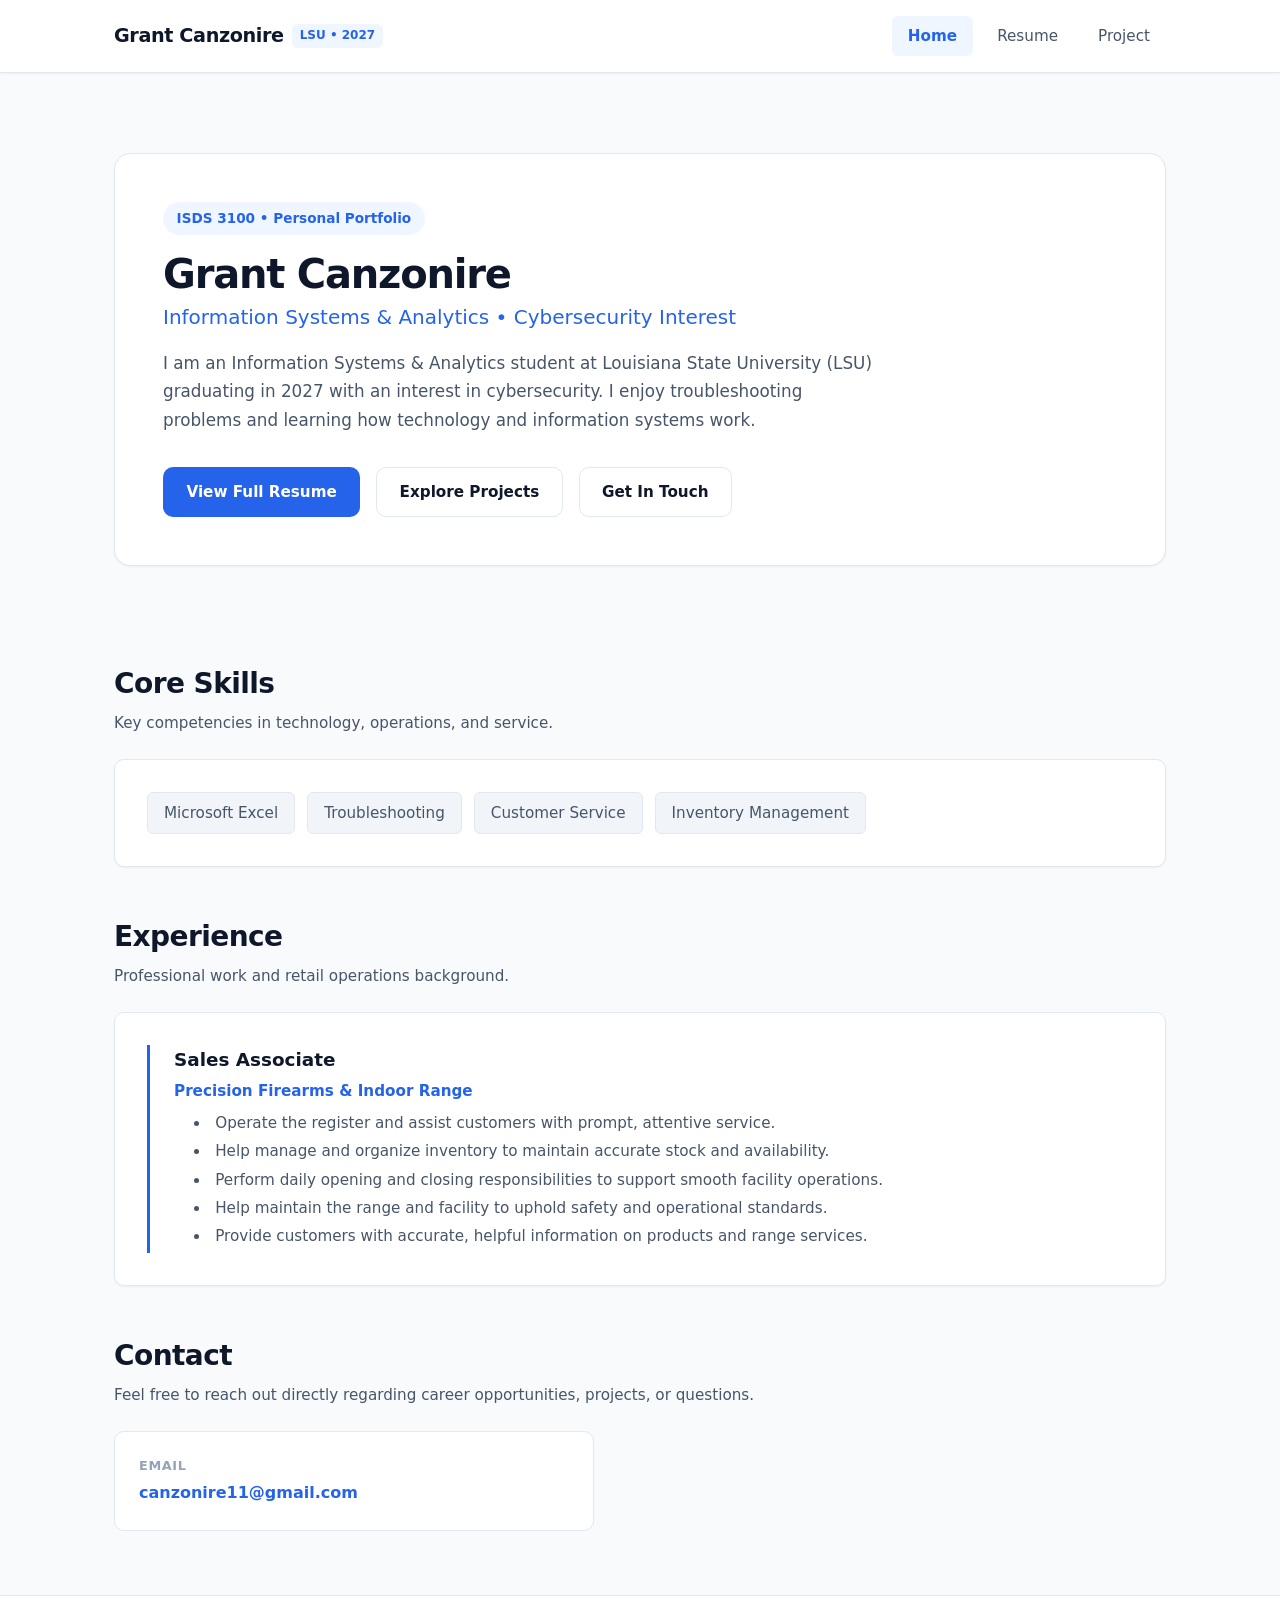
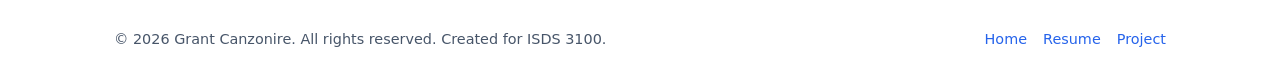
==== index.html @ b725eaf5 "Initial personal website" ====
<!DOCTYPE html>
<html lang="en">
<head>
  <meta charset="UTF-8">
  <meta name="viewport" content="width=device-width, initial-scale=1.0">
  <meta name="description" content="Personal portfolio website of Grant Canzonire, Information Systems & Analytics student at Louisiana State University (LSU).">
  <title>Grant Canzonire | Home</title>
  <link rel="stylesheet" href="styles.css">
</head>
<body>

  <!-- Site Navigation -->
  <header class="site-header">
    <div class="container header-inner">
      <a href="index.html" class="site-brand">
        <span>Grant Canzonire</span>
        <span class="brand-badge">LSU &bull; 2027</span>
      </a>
      <nav class="main-nav" aria-label="Main Navigation">
        <a href="index.html" class="nav-link active">Home</a>
        <a href="resume.html" class="nav-link">Resume</a>
        <a href="project.html" class="nav-link">Project</a>
      </nav>
    </div>
  </header>

  <!-- Main Content Area -->
  <main class="main-content container">

    <!-- Section: Profile / About Me -->
    <section id="about" class="hero-section" aria-labelledby="profile-heading">
      <div class="hero-card">
        <span class="hero-tag">ISDS 3100 &bull; Personal Portfolio</span>
        <h1 id="profile-heading" class="hero-title">Grant Canzonire</h1>
        <p class="hero-subtitle">Information Systems &amp; Analytics &bull; Cybersecurity Interest</p>
        <p class="hero-description">
          I am an Information Systems &amp; Analytics student at Louisiana State University (LSU) graduating in 2027 with an interest in cybersecurity. I enjoy troubleshooting problems and learning how technology and information systems work.
        </p>
        <div class="hero-actions">
          <a href="resume.html" class="btn btn-primary">View Full Resume</a>
          <a href="project.html" class="btn btn-secondary">Explore Projects</a>
          <a href="#contact" class="btn btn-secondary">Get In Touch</a>
        </div>
      </div>
    </section>

    <!-- Section: Skills -->
    <section id="skills" class="section" aria-labelledby="skills-heading">
      <div class="section-header">
        <h2 id="skills-heading" class="section-title">Core Skills</h2>
        <p class="section-subtitle">Key competencies in technology, operations, and service.</p>
      </div>

      <div class="card">
        <div class="skill-tags" style="gap: 0.75rem;">
          <span class="skill-tag" style="font-size: 0.95rem; padding: 0.5rem 1rem;">Microsoft Excel</span>
          <span class="skill-tag" style="font-size: 0.95rem; padding: 0.5rem 1rem;">Troubleshooting</span>
          <span class="skill-tag" style="font-size: 0.95rem; padding: 0.5rem 1rem;">Customer Service</span>
          <span class="skill-tag" style="font-size: 0.95rem; padding: 0.5rem 1rem;">Inventory Management</span>
        </div>
      </div>
    </section>

    <!-- Section: Experience -->
    <section id="experience" class="section" aria-labelledby="experience-heading">
      <div class="section-header">
        <h2 id="experience-heading" class="section-title">Experience</h2>
        <p class="section-subtitle">Professional work and retail operations background.</p>
      </div>

      <div class="card experience-list">
        <!-- Experience Item -->
        <article class="experience-item">
          <div class="experience-header">
            <h3 class="experience-role">Sales Associate</h3>
          </div>
          <p class="experience-org">Precision Firearms &amp; Indoor Range</p>
          <ul class="experience-bullets">
            <li>Operate the register and assist customers with prompt, attentive service.</li>
            <li>Help manage and organize inventory to maintain accurate stock and availability.</li>
            <li>Perform daily opening and closing responsibilities to support smooth facility operations.</li>
            <li>Help maintain the range and facility to uphold safety and operational standards.</li>
            <li>Provide customers with accurate, helpful information on products and range services.</li>
          </ul>
        </article>
      </div>
    </section>

    <!-- Section: Contact -->
    <section id="contact" class="section" aria-labelledby="contact-heading">
      <div class="section-header">
        <h2 id="contact-heading" class="section-title">Contact</h2>
        <p class="section-subtitle">Feel free to reach out directly regarding career opportunities, projects, or questions.</p>
      </div>

      <div class="contact-grid" style="max-width: 480px;">
        <!-- Contact Card: Email -->
        <a href="mailto:canzonire11@gmail.com" class="contact-card">
          <span class="contact-label">Email</span>
          <span class="contact-value">canzonire11@gmail.com</span>
        </a>
      </div>
    </section>

  </main>

  <!-- Site Footer -->
  <footer class="site-footer">
    <div class="container footer-inner">
      <p>&copy; 2026 Grant Canzonire. All rights reserved. Created for ISDS 3100.</p>
      <div class="footer-links">
        <a href="index.html">Home</a>
        <a href="resume.html">Resume</a>
        <a href="project.html">Project</a>
      </div>
    </div>
  </footer>

</body>
</html>
---- styles.css ----
/* ==========================================================================
   ISDS 3100 Vibe Coding Project - Shared Stylesheet
   Professional, recruiter-ready styling system with responsive layouts.
   ========================================================================== */

/* --------------------------------------------------------------------------
   1. Design System & CSS Variables
   -------------------------------------------------------------------------- */
:root {
  /* Color Palette - Refined Slate & Executive Blue */
  --primary: #2563eb;
  --primary-hover: #1d4ed8;
  --primary-light: #eff6ff;
  --primary-dark: #1e40af;
  
  --text-main: #0f172a;
  --text-muted: #475569;
  --text-light: #94a3b8;
  
  --bg-body: #f8fafc;
  --bg-surface: #ffffff;
  --bg-surface-alt: #f1f5f9;
  
  --border-color: #e2e8f0;
  --border-subtle: #edf2f7;
  
  --accent-badge: #e0e7ff;
  --accent-badge-text: #3730a3;
  
  /* Typography */
  --font-sans: 'Inter', system-ui, -apple-system, BlinkMacSystemFont, 'Segoe UI', Roboto, Oxygen, Ubuntu, Cantarell, sans-serif;
  --font-mono: ui-monospace, SFMono-Regular, Menlo, Monaco, Consolas, monospace;
  
  /* Spacing */
  --space-xs: 0.25rem;
  --space-sm: 0.5rem;
  --space-md: 1rem;
  --space-lg: 1.5rem;
  --space-xl: 2rem;
  --space-2xl: 3rem;
  --space-3xl: 4rem;
  
  /* Radii */
  --radius-sm: 6px;
  --radius-md: 10px;
  --radius-lg: 16px;
  --radius-full: 9999px;
  
  /* Elevation & Shadows */
  --shadow-sm: 0 1px 2px 0 rgba(15, 23, 42, 0.05);
  --shadow-md: 0 4px 6px -1px rgba(15, 23, 42, 0.08), 0 2px 4px -2px rgba(15, 23, 42, 0.05);
  --shadow-lg: 0 10px 15px -3px rgba(15, 23, 42, 0.08), 0 4px 6px -4px rgba(15, 23, 42, 0.03);
  
  /* Transitions */
  --transition-fast: 150ms ease;
  --transition-normal: 250ms ease;
}

/* --------------------------------------------------------------------------
   2. Reset & Global Styles
   -------------------------------------------------------------------------- */
*, *::before, *::after {
  box-sizing: border-box;
  margin: 0;
  padding: 0;
}

html {
  font-size: 16px;
  scroll-behavior: smooth;
}

body {
  font-family: var(--font-sans);
  background-color: var(--bg-body);
  color: var(--text-main);
  line-height: 1.6;
  min-height: 100vh;
  display: flex;
  flex-direction: column;
  -webkit-font-smoothing: antialiased;
}

a {
  color: var(--primary);
  text-decoration: none;
  transition: color var(--transition-fast);
}

a:hover {
  color: var(--primary-hover);
}

img {
  max-width: 100%;
  display: block;
}

ul {
  list-style-position: inside;
}

/* --------------------------------------------------------------------------
   3. Layout & Containers
   -------------------------------------------------------------------------- */
.container {
  width: 100%;
  max-width: 1100px;
  margin-left: auto;
  margin-right: auto;
  padding-left: var(--space-lg);
  padding-right: var(--space-lg);
}

.main-content {
  flex: 1;
  padding-top: var(--space-2xl);
  padding-bottom: var(--space-3xl);
}

/* --------------------------------------------------------------------------
   4. Header & Navigation
   -------------------------------------------------------------------------- */
.site-header {
  background-color: var(--bg-surface);
  border-bottom: 1px solid var(--border-color);
  position: sticky;
  top: 0;
  z-index: 100;
  box-shadow: var(--shadow-sm);
}

.header-inner {
  display: flex;
  align-items: center;
  justify-content: space-between;
  height: 72px;
}

.site-brand {
  display: flex;
  align-items: center;
  gap: var(--space-sm);
  font-size: 1.2rem;
  font-weight: 700;
  color: var(--text-main);
  letter-spacing: -0.02em;
}

.brand-badge {
  display: inline-block;
  padding: 0.15rem 0.5rem;
  background-color: var(--primary-light);
  color: var(--primary);
  border-radius: var(--radius-sm);
  font-size: 0.75rem;
  font-weight: 600;
  letter-spacing: normal;
}

.main-nav {
  display: flex;
  align-items: center;
  gap: var(--space-sm);
}

.nav-link {
  display: inline-block;
  padding: 0.5rem 1rem;
  font-weight: 500;
  font-size: 0.95rem;
  color: var(--text-muted);
  border-radius: var(--radius-sm);
  transition: all var(--transition-fast);
}

.nav-link:hover {
  color: var(--primary);
  background-color: var(--bg-surface-alt);
}

.nav-link.active {
  color: var(--primary);
  background-color: var(--primary-light);
  font-weight: 600;
}

/* --------------------------------------------------------------------------
   5. Hero / Profile Banner
   -------------------------------------------------------------------------- */
.hero-section {
  padding-top: var(--space-xl);
  padding-bottom: var(--space-2xl);
}

.hero-card {
  background-color: var(--bg-surface);
  border: 1px solid var(--border-color);
  border-radius: var(--radius-lg);
  padding: var(--space-2xl);
  box-shadow: var(--shadow-sm);
}

.hero-tag {
  display: inline-flex;
  align-items: center;
  gap: var(--space-xs);
  background-color: var(--primary-light);
  color: var(--primary);
  padding: 0.35rem 0.85rem;
  border-radius: var(--radius-full);
  font-size: 0.85rem;
  font-weight: 600;
  margin-bottom: var(--space-md);
}

.hero-title {
  font-size: 2.5rem;
  font-weight: 800;
  letter-spacing: -0.03em;
  line-height: 1.15;
  color: var(--text-main);
  margin-bottom: var(--space-xs);
}

.hero-subtitle {
  font-size: 1.25rem;
  font-weight: 500;
  color: var(--primary);
  margin-bottom: var(--space-md);
}

.hero-description {
  font-size: 1.05rem;
  color: var(--text-muted);
  max-width: 720px;
  line-height: 1.7;
  margin-bottom: var(--space-xl);
}

.hero-actions {
  display: flex;
  flex-wrap: wrap;
  gap: var(--space-md);
}

/* --------------------------------------------------------------------------
   6. Buttons
   -------------------------------------------------------------------------- */
.btn {
  display: inline-flex;
  align-items: center;
  justify-content: center;
  gap: var(--space-sm);
  padding: 0.75rem 1.4rem;
  font-size: 0.95rem;
  font-weight: 600;
  border-radius: var(--radius-md);
  border: 1px solid transparent;
  cursor: pointer;
  transition: all var(--transition-fast);
  text-decoration: none;
}

.btn-primary {
  background-color: var(--primary);
  color: #ffffff;
}

.btn-primary:hover {
  background-color: var(--primary-hover);
  color: #ffffff;
}

.btn-secondary {
  background-color: var(--bg-surface);
  color: var(--text-main);
  border-color: var(--border-color);
}

.btn-secondary:hover {
  background-color: var(--bg-surface-alt);
  border-color: var(--text-light);
  color: var(--text-main);
}

.btn-sm {
  padding: 0.45rem 0.9rem;
  font-size: 0.85rem;
}

/* --------------------------------------------------------------------------
   7. Section Headers & Cards
   -------------------------------------------------------------------------- */
.section {
  margin-top: var(--space-2xl);
}

.section-header {
  margin-bottom: var(--space-lg);
}

.section-title {
  font-size: 1.75rem;
  font-weight: 700;
  letter-spacing: -0.02em;
  color: var(--text-main);
}

.section-subtitle {
  font-size: 0.95rem;
  color: var(--text-muted);
  margin-top: var(--space-xs);
}

.card {
  background-color: var(--bg-surface);
  border: 1px solid var(--border-color);
  border-radius: var(--radius-md);
  padding: var(--space-xl);
  box-shadow: var(--shadow-sm);
  transition: transform var(--transition-fast), box-shadow var(--transition-fast);
}

.card:hover {
  box-shadow: var(--shadow-md);
}

/* --------------------------------------------------------------------------
   8. Skills Grid & Tags
   -------------------------------------------------------------------------- */
.skills-grid {
  display: grid;
  grid-template-columns: repeat(auto-fit, minmax(300px, 1fr));
  gap: var(--space-lg);
}

.skill-category-title {
  font-size: 1.1rem;
  font-weight: 600;
  color: var(--text-main);
  margin-bottom: var(--space-md);
  display: flex;
  align-items: center;
  gap: var(--space-sm);
}

.skill-tags {
  display: flex;
  flex-wrap: wrap;
  gap: var(--space-sm);
}

.skill-tag {
  display: inline-block;
  background-color: var(--bg-surface-alt);
  color: var(--text-muted);
  border: 1px solid var(--border-color);
  padding: 0.35rem 0.75rem;
  border-radius: var(--radius-sm);
  font-size: 0.85rem;
  font-weight: 500;
}

/* --------------------------------------------------------------------------
   9. Experience List
   -------------------------------------------------------------------------- */
.experience-list {
  display: flex;
  flex-direction: column;
  gap: var(--space-lg);
}

.experience-item {
  border-left: 3px solid var(--primary);
  padding-left: var(--space-lg);
  position: relative;
}

.experience-header {
  display: flex;
  flex-wrap: wrap;
  align-items: baseline;
  justify-content: space-between;
  gap: var(--space-xs);
  margin-bottom: var(--space-xs);
}

.experience-role {
  font-size: 1.15rem;
  font-weight: 700;
  color: var(--text-main);
}

.experience-date {
  font-size: 0.85rem;
  font-weight: 500;
  color: var(--text-light);
}

.experience-org {
  font-size: 0.95rem;
  font-weight: 600;
  color: var(--primary);
  margin-bottom: var(--space-sm);
}

.experience-bullets {
  color: var(--text-muted);
  font-size: 0.95rem;
  padding-left: 1.25rem;
  list-style-type: disc;
}

.experience-bullets li {
  margin-bottom: var(--space-xs);
}

/* --------------------------------------------------------------------------
   10. Contact Section
   -------------------------------------------------------------------------- */
.contact-grid {
  display: grid;
  grid-template-columns: repeat(auto-fit, minmax(240px, 1fr));
  gap: var(--space-md);
  margin-top: var(--space-md);
}

.contact-card {
  display: flex;
  flex-direction: column;
  background-color: var(--bg-surface);
  border: 1px solid var(--border-color);
  border-radius: var(--radius-md);
  padding: var(--space-lg);
  text-decoration: none;
  color: inherit;
  transition: all var(--transition-fast);
}

.contact-card:hover {
  border-color: var(--primary);
  transform: translateY(-2px);
  box-shadow: var(--shadow-md);
}

.contact-label {
  font-size: 0.8rem;
  font-weight: 600;
  text-transform: uppercase;
  letter-spacing: 0.05em;
  color: var(--text-light);
  margin-bottom: var(--space-xs);
}

.contact-value {
  font-size: 1rem;
  font-weight: 600;
  color: var(--primary);
  word-break: break-word;
}

/* --------------------------------------------------------------------------
   11. Project Cards
   -------------------------------------------------------------------------- */
.projects-grid {
  display: grid;
  grid-template-columns: repeat(auto-fit, minmax(320px, 1fr));
  gap: var(--space-lg);
}

.project-card {
  display: flex;
  flex-direction: column;
  justify-content: space-between;
  height: 100%;
}

.project-badge {
  display: inline-block;
  background-color: var(--accent-badge);
  color: var(--accent-badge-text);
  font-size: 0.75rem;
  font-weight: 700;
  padding: 0.2rem 0.6rem;
  border-radius: var(--radius-sm);
  margin-bottom: var(--space-sm);
  align-self: flex-start;
}

.project-title {
  font-size: 1.25rem;
  font-weight: 700;
  color: var(--text-main);
  margin-bottom: var(--space-xs);
}

.project-description {
  font-size: 0.95rem;
  color: var(--text-muted);
  line-height: 1.6;
  margin-bottom: var(--space-md);
  flex-grow: 1;
}

.project-highlights {
  margin-bottom: var(--space-md);
  padding-left: 1.25rem;
  font-size: 0.9rem;
  color: var(--text-muted);
}

.project-tags {
  display: flex;
  flex-wrap: wrap;
  gap: var(--space-xs);
  margin-bottom: var(--space-lg);
}

.project-actions {
  display: flex;
  gap: var(--space-sm);
  margin-top: auto;
}

/* --------------------------------------------------------------------------
   12. Resume Page Specific Styles
   -------------------------------------------------------------------------- */
.resume-paper {
  background-color: var(--bg-surface);
  border: 1px solid var(--border-color);
  border-radius: var(--radius-lg);
  padding: var(--space-2xl);
  box-shadow: var(--shadow-sm);
}

.resume-header {
  border-bottom: 2px solid var(--border-color);
  padding-bottom: var(--space-xl);
  margin-bottom: var(--space-xl);
  display: flex;
  flex-wrap: wrap;
  justify-content: space-between;
  align-items: flex-start;
  gap: var(--space-md);
}

.resume-name {
  font-size: 2.25rem;
  font-weight: 800;
  letter-spacing: -0.02em;
  color: var(--text-main);
}

.resume-headline {
  font-size: 1.1rem;
  font-weight: 500;
  color: var(--primary);
  margin-top: var(--space-xs);
}

.resume-meta {
  display: flex;
  flex-wrap: wrap;
  gap: var(--space-md);
  color: var(--text-muted);
  font-size: 0.9rem;
  margin-top: var(--space-sm);
}

.resume-meta-item {
  display: flex;
  align-items: center;
  gap: var(--space-xs);
}

.resume-section {
  margin-bottom: var(--space-2xl);
}

.resume-section:last-child {
  margin-bottom: 0;
}

.resume-section-title {
  font-size: 1.2rem;
  font-weight: 700;
  text-transform: uppercase;
  letter-spacing: 0.05em;
  color: var(--text-main);
  border-bottom: 1px solid var(--border-color);
  padding-bottom: var(--space-xs);
  margin-bottom: var(--space-md);
}

.resume-entry {
  margin-bottom: var(--space-lg);
}

.resume-entry:last-child {
  margin-bottom: 0;
}

.resume-entry-header {
  display: flex;
  justify-content: space-between;
  align-items: baseline;
  flex-wrap: wrap;
  margin-bottom: 0.15rem;
}

.resume-entry-title {
  font-size: 1.05rem;
  font-weight: 700;
  color: var(--text-main);
}

.resume-entry-date {
  font-size: 0.85rem;
  color: var(--text-light);
  font-weight: 500;
}

.resume-entry-subtitle {
  font-size: 0.95rem;
  font-weight: 600;
  color: var(--primary);
  margin-bottom: var(--space-xs);
}

.resume-entry-desc {
  font-size: 0.92rem;
  color: var(--text-muted);
  line-height: 1.6;
}

/* --------------------------------------------------------------------------
   13. Footer
   -------------------------------------------------------------------------- */
.site-footer {
  background-color: var(--bg-surface);
  border-top: 1px solid var(--border-color);
  padding-top: var(--space-xl);
  padding-bottom: var(--space-xl);
  margin-top: auto;
  font-size: 0.9rem;
  color: var(--text-muted);
}

.footer-inner {
  display: flex;
  flex-wrap: wrap;
  align-items: center;
  justify-content: space-between;
  gap: var(--space-md);
}

.footer-links {
  display: flex;
  gap: var(--space-md);
}

/* --------------------------------------------------------------------------
   14. Responsive Queries
   -------------------------------------------------------------------------- */
@media (max-width: 768px) {
  .header-inner {
    height: auto;
    padding-top: var(--space-md);
    padding-bottom: var(--space-md);
    flex-direction: column;
    gap: var(--space-sm);
  }

  .main-nav {
    width: 100%;
    justify-content: center;
  }

  .hero-title {
    font-size: 2rem;
  }

  .hero-card, .card, .resume-paper {
    padding: var(--space-lg);
  }

  .footer-inner {
    flex-direction: column;
    text-align: center;
  }
}
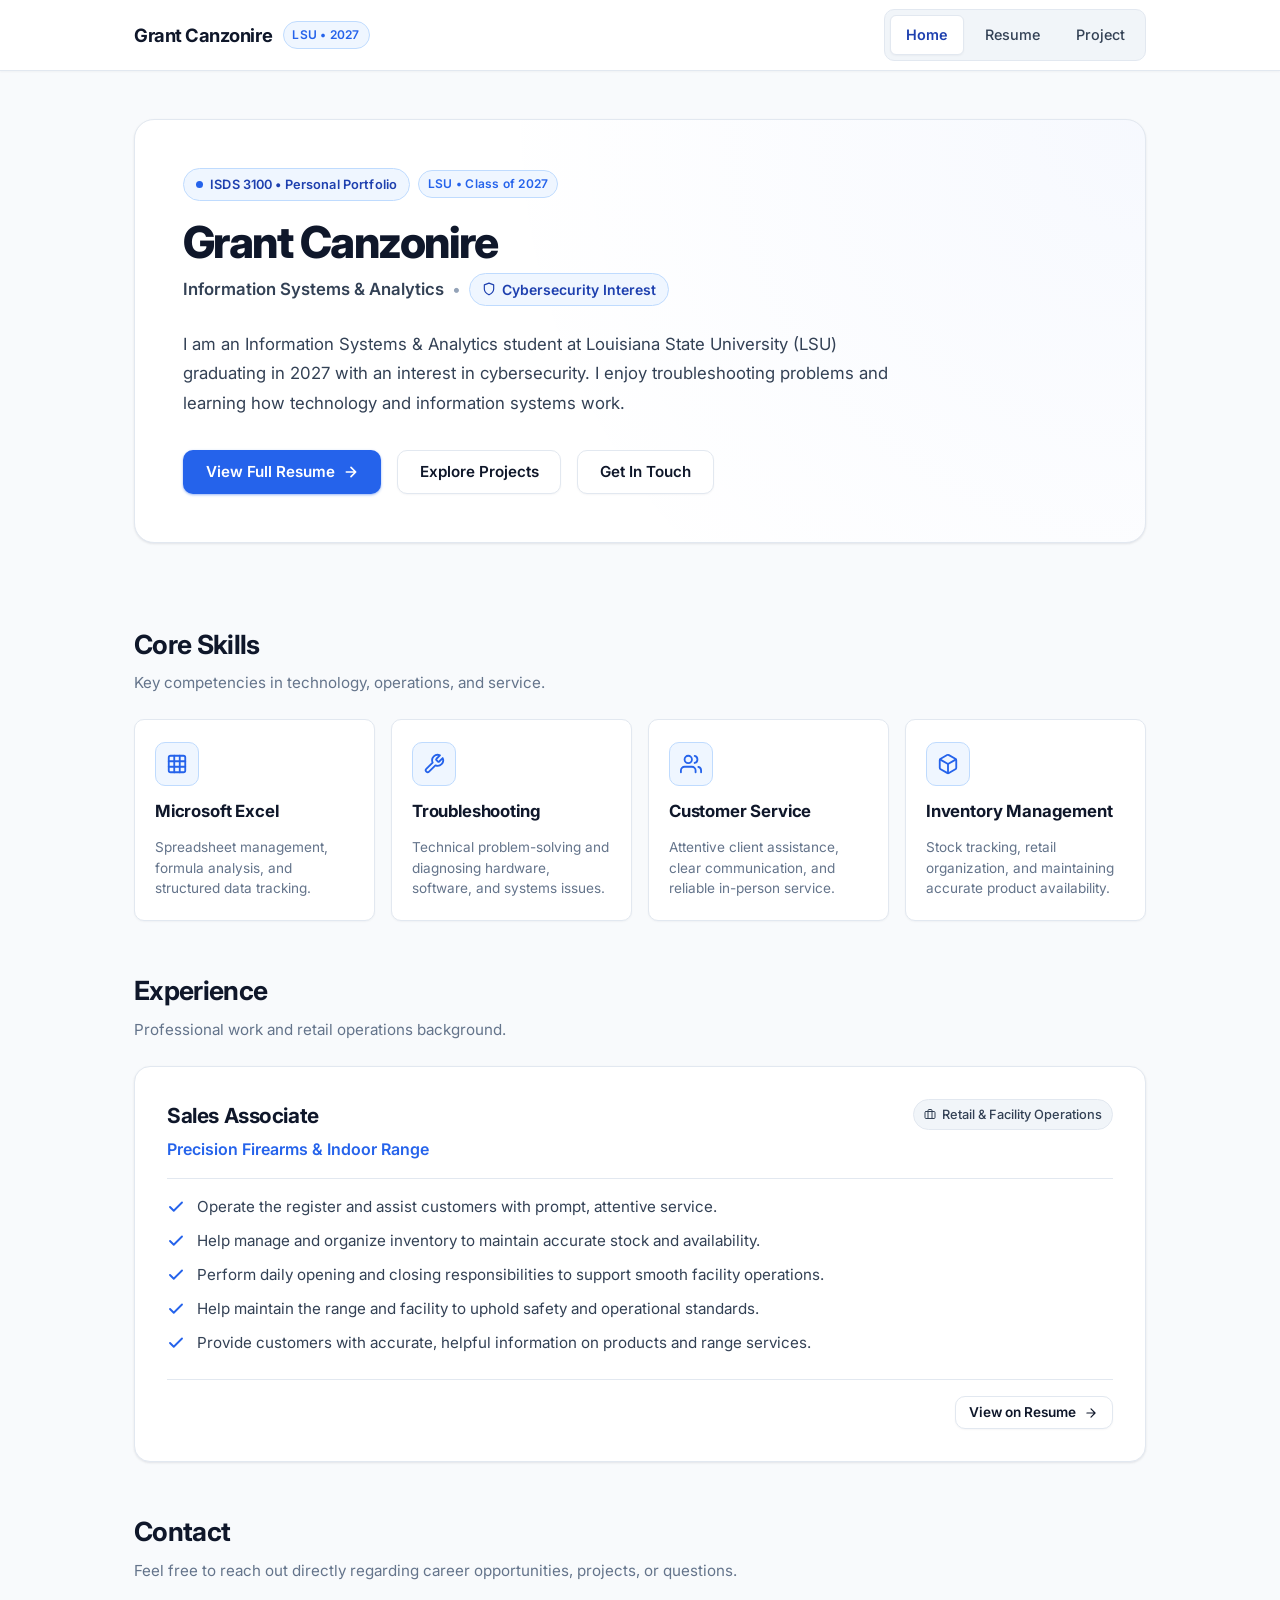
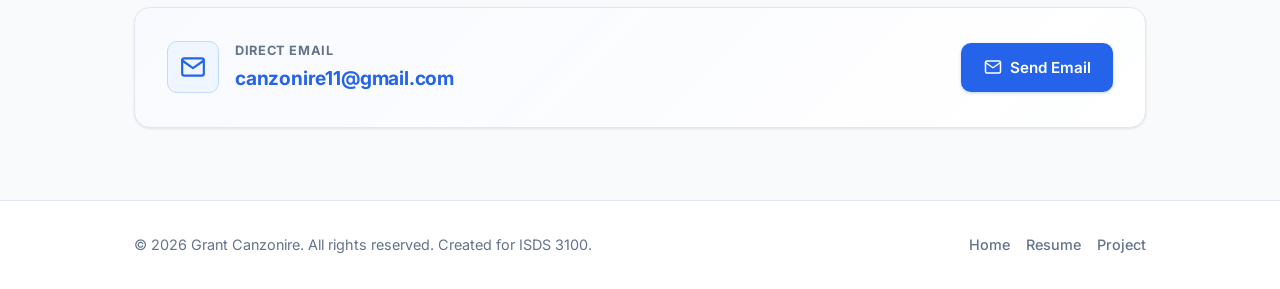
==== commit c79f0e5b: "Improve homepage design and responsiveness" ====
--- a/index.html
+++ b/index.html
@@ -5,6 +5,9 @@
   <meta name="viewport" content="width=device-width, initial-scale=1.0">
   <meta name="description" content="Personal portfolio website of Grant Canzonire, Information Systems & Analytics student at Louisiana State University (LSU).">
   <title>Grant Canzonire | Home</title>
+  <link rel="preconnect" href="https://fonts.googleapis.com">
+  <link rel="preconnect" href="https://fonts.gstatic.com" crossorigin>
+  <link href="https://fonts.googleapis.com/css2?family=Inter:wght@400;500;600;700;800&display=swap" rel="stylesheet">
   <link rel="stylesheet" href="styles.css">
 </head>
 <body>
@@ -30,14 +33,38 @@
     <!-- Section: Profile / About Me -->
     <section id="about" class="hero-section" aria-labelledby="profile-heading">
       <div class="hero-card">
-        <span class="hero-tag">ISDS 3100 &bull; Personal Portfolio</span>
+        <div class="hero-top-row">
+          <span class="hero-tag">
+            <span class="hero-tag-dot"></span>
+            ISDS 3100 &bull; Personal Portfolio
+          </span>
+          <span class="brand-badge">LSU &bull; Class of 2027</span>
+        </div>
+
         <h1 id="profile-heading" class="hero-title">Grant Canzonire</h1>
-        <p class="hero-subtitle">Information Systems &amp; Analytics &bull; Cybersecurity Interest</p>
+
+        <div class="hero-pills">
+          <span class="hero-pill-major">Information Systems &amp; Analytics</span>
+          <span style="color: var(--text-light);">&bull;</span>
+          <span class="hero-pill-focus">
+            <svg width="14" height="14" viewBox="0 0 24 24" fill="none" stroke="currentColor" stroke-width="2" stroke-linecap="round" stroke-linejoin="round">
+              <path d="M12 22s8-4 8-10V5l-8-3-8 3v7c0 6 8 10 8 10z"/>
+            </svg>
+            Cybersecurity Interest
+          </span>
+        </div>
+
         <p class="hero-description">
           I am an Information Systems &amp; Analytics student at Louisiana State University (LSU) graduating in 2027 with an interest in cybersecurity. I enjoy troubleshooting problems and learning how technology and information systems work.
         </p>
+
         <div class="hero-actions">
-          <a href="resume.html" class="btn btn-primary">View Full Resume</a>
+          <a href="resume.html" class="btn btn-primary">
+            View Full Resume
+            <svg width="16" height="16" viewBox="0 0 24 24" fill="none" stroke="currentColor" stroke-width="2.5" stroke-linecap="round" stroke-linejoin="round">
+              <path d="M5 12h14M12 5l7 7-7 7"/>
+            </svg>
+          </a>
           <a href="project.html" class="btn btn-secondary">Explore Projects</a>
           <a href="#contact" class="btn btn-secondary">Get In Touch</a>
         </div>
@@ -51,12 +78,58 @@
         <p class="section-subtitle">Key competencies in technology, operations, and service.</p>
       </div>
 
-      <div class="card">
-        <div class="skill-tags" style="gap: 0.75rem;">
-          <span class="skill-tag" style="font-size: 0.95rem; padding: 0.5rem 1rem;">Microsoft Excel</span>
-          <span class="skill-tag" style="font-size: 0.95rem; padding: 0.5rem 1rem;">Troubleshooting</span>
-          <span class="skill-tag" style="font-size: 0.95rem; padding: 0.5rem 1rem;">Customer Service</span>
-          <span class="skill-tag" style="font-size: 0.95rem; padding: 0.5rem 1rem;">Inventory Management</span>
+      <div class="skills-grid">
+        <!-- Skill 1: Microsoft Excel -->
+        <div class="skill-card">
+          <div class="skill-icon-wrapper">
+            <svg width="22" height="22" viewBox="0 0 24 24" fill="none" stroke="currentColor" stroke-width="2" stroke-linecap="round" stroke-linejoin="round">
+              <rect x="3" y="3" width="18" height="18" rx="2" ry="2"/>
+              <line x1="3" y1="9" x2="21" y2="9"/>
+              <line x1="3" y1="15" x2="21" y2="15"/>
+              <line x1="9" y1="3" x2="9" y2="21"/>
+              <line x1="15" y1="3" x2="15" y2="21"/>
+            </svg>
+          </div>
+          <h3 class="skill-title">Microsoft Excel</h3>
+          <p class="skill-description">Spreadsheet management, formula analysis, and structured data tracking.</p>
+        </div>
+
+        <!-- Skill 2: Troubleshooting -->
+        <div class="skill-card">
+          <div class="skill-icon-wrapper">
+            <svg width="22" height="22" viewBox="0 0 24 24" fill="none" stroke="currentColor" stroke-width="2" stroke-linecap="round" stroke-linejoin="round">
+              <path d="M14.7 6.3a1 1 0 0 0 0 1.4l1.6 1.6a1 1 0 0 0 1.4 0l3.77-3.77a6 6 0 0 1-7.94 7.94l-6.91 6.91a2.12 2.12 0 0 1-3-3l6.91-6.91a6 6 0 0 1 7.94-7.94l-3.76 3.76z"/>
+            </svg>
+          </div>
+          <h3 class="skill-title">Troubleshooting</h3>
+          <p class="skill-description">Technical problem-solving and diagnosing hardware, software, and systems issues.</p>
+        </div>
+
+        <!-- Skill 3: Customer Service -->
+        <div class="skill-card">
+          <div class="skill-icon-wrapper">
+            <svg width="22" height="22" viewBox="0 0 24 24" fill="none" stroke="currentColor" stroke-width="2" stroke-linecap="round" stroke-linejoin="round">
+              <path d="M17 21v-2a4 4 0 0 0-4-4H5a4 4 0 0 0-4 4v2"/>
+              <circle cx="9" cy="7" r="4"/>
+              <path d="M23 21v-2a4 4 0 0 0-3-3.87"/>
+              <path d="M16 3.13a4 4 0 0 1 0 7.75"/>
+            </svg>
+          </div>
+          <h3 class="skill-title">Customer Service</h3>
+          <p class="skill-description">Attentive client assistance, clear communication, and reliable in-person service.</p>
+        </div>
+
+        <!-- Skill 4: Inventory Management -->
+        <div class="skill-card">
+          <div class="skill-icon-wrapper">
+            <svg width="22" height="22" viewBox="0 0 24 24" fill="none" stroke="currentColor" stroke-width="2" stroke-linecap="round" stroke-linejoin="round">
+              <path d="M21 16V8a2 2 0 0 0-1-1.73l-7-4a2 2 0 0 0-2 0l-7 4A2 2 0 0 0 3 8v8a2 2 0 0 0 1 1.73l7 4a2 2 0 0 0 2 0l7-4A2 2 0 0 0 21 16z"/>
+              <polyline points="3.27 6.96 12 12.01 20.73 6.96"/>
+              <line x1="12" y1="22.08" x2="12" y2="12"/>
+            </svg>
+          </div>
+          <h3 class="skill-title">Inventory Management</h3>
+          <p class="skill-description">Stock tracking, retail organization, and maintaining accurate product availability.</p>
         </div>
       </div>
     </section>
@@ -68,20 +141,63 @@
         <p class="section-subtitle">Professional work and retail operations background.</p>
       </div>
 
-      <div class="card experience-list">
-        <!-- Experience Item -->
+      <div class="experience-card">
         <article class="experience-item">
-          <div class="experience-header">
-            <h3 class="experience-role">Sales Associate</h3>
-          </div>
-          <p class="experience-org">Precision Firearms &amp; Indoor Range</p>
+          <div class="experience-header-block">
+            <div class="experience-role-group">
+              <h3 class="experience-role">Sales Associate</h3>
+              <p class="experience-org">Precision Firearms &amp; Indoor Range</p>
+            </div>
+            <span class="experience-status-badge">
+              <svg width="12" height="12" viewBox="0 0 24 24" fill="none" stroke="currentColor" stroke-width="2" stroke-linecap="round" stroke-linejoin="round">
+                <rect x="2" y="7" width="20" height="14" rx="2" ry="2"/>
+                <path d="M16 21V5a2 2 0 0 0-2-2h-4a2 2 0 0 0-2 2v16"/>
+              </svg>
+              Retail &amp; Facility Operations
+            </span>
+          </div>
+
           <ul class="experience-bullets">
-            <li>Operate the register and assist customers with prompt, attentive service.</li>
-            <li>Help manage and organize inventory to maintain accurate stock and availability.</li>
-            <li>Perform daily opening and closing responsibilities to support smooth facility operations.</li>
-            <li>Help maintain the range and facility to uphold safety and operational standards.</li>
-            <li>Provide customers with accurate, helpful information on products and range services.</li>
+            <li class="experience-bullet-item">
+              <svg class="bullet-icon" viewBox="0 0 24 24" fill="none" stroke="currentColor" stroke-width="2.5" stroke-linecap="round" stroke-linejoin="round">
+                <polyline points="20 6 9 17 4 12"/>
+              </svg>
+              <span>Operate the register and assist customers with prompt, attentive service.</span>
+            </li>
+            <li class="experience-bullet-item">
+              <svg class="bullet-icon" viewBox="0 0 24 24" fill="none" stroke="currentColor" stroke-width="2.5" stroke-linecap="round" stroke-linejoin="round">
+                <polyline points="20 6 9 17 4 12"/>
+              </svg>
+              <span>Help manage and organize inventory to maintain accurate stock and availability.</span>
+            </li>
+            <li class="experience-bullet-item">
+              <svg class="bullet-icon" viewBox="0 0 24 24" fill="none" stroke="currentColor" stroke-width="2.5" stroke-linecap="round" stroke-linejoin="round">
+                <polyline points="20 6 9 17 4 12"/>
+              </svg>
+              <span>Perform daily opening and closing responsibilities to support smooth facility operations.</span>
+            </li>
+            <li class="experience-bullet-item">
+              <svg class="bullet-icon" viewBox="0 0 24 24" fill="none" stroke="currentColor" stroke-width="2.5" stroke-linecap="round" stroke-linejoin="round">
+                <polyline points="20 6 9 17 4 12"/>
+              </svg>
+              <span>Help maintain the range and facility to uphold safety and operational standards.</span>
+            </li>
+            <li class="experience-bullet-item">
+              <svg class="bullet-icon" viewBox="0 0 24 24" fill="none" stroke="currentColor" stroke-width="2.5" stroke-linecap="round" stroke-linejoin="round">
+                <polyline points="20 6 9 17 4 12"/>
+              </svg>
+              <span>Provide customers with accurate, helpful information on products and range services.</span>
+            </li>
           </ul>
+
+          <div class="experience-card-footer">
+            <a href="resume.html" class="btn btn-secondary btn-sm">
+              View on Resume
+              <svg width="14" height="14" viewBox="0 0 24 24" fill="none" stroke="currentColor" stroke-width="2" stroke-linecap="round" stroke-linejoin="round">
+                <path d="M5 12h14M12 5l7 7-7 7"/>
+              </svg>
+            </a>
+          </div>
         </article>
       </div>
     </section>
@@ -93,11 +209,26 @@
         <p class="section-subtitle">Feel free to reach out directly regarding career opportunities, projects, or questions.</p>
       </div>
 
-      <div class="contact-grid" style="max-width: 480px;">
-        <!-- Contact Card: Email -->
-        <a href="mailto:canzonire11@gmail.com" class="contact-card">
-          <span class="contact-label">Email</span>
-          <span class="contact-value">canzonire11@gmail.com</span>
+      <div class="contact-featured-card">
+        <div class="contact-info-block">
+          <div class="contact-icon-large">
+            <svg width="26" height="26" viewBox="0 0 24 24" fill="none" stroke="currentColor" stroke-width="2" stroke-linecap="round" stroke-linejoin="round">
+              <path d="M4 4h16c1.1 0 2 .9 2 2v12c0 1.1-.9 2-2 2H4c-1.1 0-2-.9-2-2V6c0-1.1.9-2 2-2z"/>
+              <polyline points="22,6 12,13 2,6"/>
+            </svg>
+          </div>
+          <div class="contact-text-group">
+            <span class="contact-label">Direct Email</span>
+            <a href="mailto:canzonire11@gmail.com" class="contact-email-link">canzonire11@gmail.com</a>
+          </div>
+        </div>
+
+        <a href="mailto:canzonire11@gmail.com" class="contact-cta-btn">
+          <svg width="18" height="18" viewBox="0 0 24 24" fill="none" stroke="currentColor" stroke-width="2" stroke-linecap="round" stroke-linejoin="round">
+            <path d="M4 4h16c1.1 0 2 .9 2 2v12c0 1.1-.9 2-2 2H4c-1.1 0-2-.9-2-2V6c0-1.1.9-2 2-2z"/>
+            <polyline points="22,6 12,13 2,6"/>
+          </svg>
+          Send Email
         </a>
       </div>
     </section>
--- a/styles.css
+++ b/styles.css
@@ -1,59 +1,69 @@
 /* ==========================================================================
-   ISDS 3100 Vibe Coding Project - Shared Stylesheet
-   Professional, recruiter-ready styling system with responsive layouts.
+   Grant Canzonire - Personal Portfolio Stylesheet
+   Modern, executive, recruiter-ready design system with responsive layouts.
    ========================================================================== */
 
 /* --------------------------------------------------------------------------
    1. Design System & CSS Variables
    -------------------------------------------------------------------------- */
 :root {
-  /* Color Palette - Refined Slate & Executive Blue */
+  /* Color Palette - Executive Slate & Deep Cobalt */
   --primary: #2563eb;
   --primary-hover: #1d4ed8;
-  --primary-light: #eff6ff;
   --primary-dark: #1e40af;
-  
+  --primary-subtle: #eff6ff;
+  --primary-border: #bfdbfe;
+
+  --accent-gold: #b45309;
+  --accent-gold-bg: #fef3c7;
+  --accent-gold-border: #fde68a;
+
   --text-main: #0f172a;
-  --text-muted: #475569;
+  --text-secondary: #334155;
+  --text-muted: #64748b;
   --text-light: #94a3b8;
-  
+
   --bg-body: #f8fafc;
   --bg-surface: #ffffff;
   --bg-surface-alt: #f1f5f9;
-  
+  --bg-surface-elevated: #ffffff;
+
   --border-color: #e2e8f0;
-  --border-subtle: #edf2f7;
-  
-  --accent-badge: #e0e7ff;
-  --accent-badge-text: #3730a3;
-  
+  --border-subtle: #f1f5f9;
+  --border-hover: #cbd5e1;
+
   /* Typography */
   --font-sans: 'Inter', system-ui, -apple-system, BlinkMacSystemFont, 'Segoe UI', Roboto, Oxygen, Ubuntu, Cantarell, sans-serif;
   --font-mono: ui-monospace, SFMono-Regular, Menlo, Monaco, Consolas, monospace;
-  
+
   /* Spacing */
+  --space-2xs: 0.125rem;
   --space-xs: 0.25rem;
   --space-sm: 0.5rem;
   --space-md: 1rem;
   --space-lg: 1.5rem;
   --space-xl: 2rem;
   --space-2xl: 3rem;
-  --space-3xl: 4rem;
-  
-  /* Radii */
+  --space-3xl: 4.5rem;
+
+  /* Border Radii */
+  --radius-xs: 4px;
   --radius-sm: 6px;
   --radius-md: 10px;
   --radius-lg: 16px;
+  --radius-xl: 20px;
   --radius-full: 9999px;
-  
-  /* Elevation & Shadows */
-  --shadow-sm: 0 1px 2px 0 rgba(15, 23, 42, 0.05);
-  --shadow-md: 0 4px 6px -1px rgba(15, 23, 42, 0.08), 0 2px 4px -2px rgba(15, 23, 42, 0.05);
-  --shadow-lg: 0 10px 15px -3px rgba(15, 23, 42, 0.08), 0 4px 6px -4px rgba(15, 23, 42, 0.03);
-  
+
+  /* Elevation Shadows (Layered & Soft) */
+  --shadow-xs: 0 1px 2px rgba(15, 23, 42, 0.04);
+  --shadow-sm: 0 1px 3px rgba(15, 23, 42, 0.06), 0 1px 2px rgba(15, 23, 42, 0.04);
+  --shadow-md: 0 4px 14px -2px rgba(15, 23, 42, 0.07), 0 2px 6px -1px rgba(15, 23, 42, 0.04);
+  --shadow-lg: 0 12px 24px -4px rgba(15, 23, 42, 0.09), 0 4px 8px -2px rgba(15, 23, 42, 0.04);
+  --shadow-hover: 0 14px 28px -4px rgba(37, 99, 235, 0.12), 0 4px 10px -2px rgba(15, 23, 42, 0.05);
+
   /* Transitions */
-  --transition-fast: 150ms ease;
-  --transition-normal: 250ms ease;
+  --transition-fast: 150ms cubic-bezier(0.4, 0, 0.2, 1);
+  --transition-normal: 220ms cubic-bezier(0.4, 0, 0.2, 1);
 }
 
 /* --------------------------------------------------------------------------
@@ -68,17 +78,19 @@
 html {
   font-size: 16px;
   scroll-behavior: smooth;
+  text-rendering: optimizeLegibility;
 }
 
 body {
   font-family: var(--font-sans);
   background-color: var(--bg-body);
   color: var(--text-main);
-  line-height: 1.6;
+  line-height: 1.65;
   min-height: 100vh;
   display: flex;
   flex-direction: column;
   -webkit-font-smoothing: antialiased;
+  -moz-osx-font-smoothing: grayscale;
 }
 
 a {
@@ -91,9 +103,8 @@
   color: var(--primary-hover);
 }
 
-img {
-  max-width: 100%;
-  display: block;
+img, svg {
+  vertical-align: middle;
 }
 
 ul {
@@ -105,7 +116,7 @@
    -------------------------------------------------------------------------- */
 .container {
   width: 100%;
-  max-width: 1100px;
+  max-width: 1060px;
   margin-left: auto;
   margin-right: auto;
   padding-left: var(--space-lg);
@@ -114,7 +125,7 @@
 
 .main-content {
   flex: 1;
-  padding-top: var(--space-2xl);
+  padding-top: var(--space-xl);
   padding-bottom: var(--space-3xl);
 }
 
@@ -122,170 +133,260 @@
    4. Header & Navigation
    -------------------------------------------------------------------------- */
 .site-header {
-  background-color: var(--bg-surface);
+  background-color: rgba(255, 255, 255, 0.92);
+  backdrop-filter: blur(12px);
+  -webkit-backdrop-filter: blur(12px);
   border-bottom: 1px solid var(--border-color);
   position: sticky;
   top: 0;
   z-index: 100;
-  box-shadow: var(--shadow-sm);
+  box-shadow: var(--shadow-xs);
+  transition: background-color var(--transition-fast);
 }
 
 .header-inner {
   display: flex;
   align-items: center;
   justify-content: space-between;
-  height: 72px;
+  height: 70px;
 }
 
 .site-brand {
-  display: flex;
-  align-items: center;
-  gap: var(--space-sm);
-  font-size: 1.2rem;
+  display: inline-flex;
+  align-items: center;
+  gap: 0.65rem;
+  font-size: 1.15rem;
   font-weight: 700;
   color: var(--text-main);
-  letter-spacing: -0.02em;
+  letter-spacing: -0.025em;
+  transition: opacity var(--transition-fast);
+}
+
+.site-brand:hover {
+  opacity: 0.85;
 }
 
 .brand-badge {
-  display: inline-block;
-  padding: 0.15rem 0.5rem;
-  background-color: var(--primary-light);
-  color: var(--primary);
-  border-radius: var(--radius-sm);
+  display: inline-flex;
+  align-items: center;
+  padding: 0.2rem 0.55rem;
+  background-color: var(--primary-subtle);
+  color: var(--primary);
+  border: 1px solid var(--primary-border);
+  border-radius: var(--radius-full);
   font-size: 0.75rem;
   font-weight: 600;
-  letter-spacing: normal;
+  letter-spacing: 0.02em;
 }
 
 .main-nav {
   display: flex;
   align-items: center;
-  gap: var(--space-sm);
+  gap: 0.35rem;
+  background-color: var(--bg-surface-alt);
+  padding: 0.3rem;
+  border-radius: var(--radius-md);
+  border: 1px solid var(--border-color);
 }
 
 .nav-link {
-  display: inline-block;
-  padding: 0.5rem 1rem;
+  display: inline-flex;
+  align-items: center;
+  padding: 0.45rem 0.95rem;
   font-weight: 500;
-  font-size: 0.95rem;
-  color: var(--text-muted);
+  font-size: 0.9rem;
+  color: var(--text-secondary);
   border-radius: var(--radius-sm);
   transition: all var(--transition-fast);
+  text-decoration: none;
 }
 
 .nav-link:hover {
   color: var(--primary);
-  background-color: var(--bg-surface-alt);
+  background-color: rgba(255, 255, 255, 0.7);
 }
 
 .nav-link.active {
-  color: var(--primary);
-  background-color: var(--primary-light);
-  font-weight: 600;
+  color: var(--primary-dark);
+  background-color: var(--bg-surface);
+  font-weight: 600;
+  box-shadow: var(--shadow-xs);
+  border: 1px solid var(--border-color);
 }
 
 /* --------------------------------------------------------------------------
    5. Hero / Profile Banner
    -------------------------------------------------------------------------- */
 .hero-section {
-  padding-top: var(--space-xl);
-  padding-bottom: var(--space-2xl);
+  padding-top: var(--space-md);
+  padding-bottom: var(--space-xl);
 }
 
 .hero-card {
   background-color: var(--bg-surface);
   border: 1px solid var(--border-color);
-  border-radius: var(--radius-lg);
+  border-radius: var(--radius-xl);
   padding: var(--space-2xl);
   box-shadow: var(--shadow-sm);
+  position: relative;
+  overflow: hidden;
+  background-image: radial-gradient(circle at 100% 0%, rgba(37, 99, 235, 0.04) 0%, transparent 60%);
+}
+
+.hero-top-row {
+  display: flex;
+  flex-wrap: wrap;
+  align-items: center;
+  gap: var(--space-sm);
+  margin-bottom: var(--space-md);
 }
 
 .hero-tag {
   display: inline-flex;
   align-items: center;
-  gap: var(--space-xs);
-  background-color: var(--primary-light);
-  color: var(--primary);
-  padding: 0.35rem 0.85rem;
+  gap: 0.45rem;
+  background-color: var(--primary-subtle);
+  color: var(--primary-dark);
+  border: 1px solid var(--primary-border);
+  padding: 0.3rem 0.75rem;
   border-radius: var(--radius-full);
-  font-size: 0.85rem;
-  font-weight: 600;
-  margin-bottom: var(--space-md);
+  font-size: 0.8rem;
+  font-weight: 600;
+  letter-spacing: 0.01em;
+}
+
+.hero-tag-dot {
+  width: 7px;
+  height: 7px;
+  background-color: var(--primary);
+  border-radius: 50%;
+  display: inline-block;
 }
 
 .hero-title {
-  font-size: 2.5rem;
+  font-size: 2.75rem;
   font-weight: 800;
-  letter-spacing: -0.03em;
+  letter-spacing: -0.035em;
   line-height: 1.15;
   color: var(--text-main);
   margin-bottom: var(--space-xs);
 }
 
+/* Distinct Hierarchy Badges for Major and Cybersecurity Focus */
+.hero-pills {
+  display: flex;
+  flex-wrap: wrap;
+  gap: var(--space-sm);
+  align-items: center;
+  margin-top: 0.35rem;
+  margin-bottom: var(--space-lg);
+}
+
+.hero-pill-major {
+  display: inline-flex;
+  align-items: center;
+  gap: 0.4rem;
+  font-size: 1.05rem;
+  font-weight: 600;
+  color: var(--text-secondary);
+}
+
+.hero-pill-focus {
+  display: inline-flex;
+  align-items: center;
+  gap: 0.35rem;
+  background-color: var(--primary-subtle);
+  color: var(--primary-dark);
+  border: 1px solid var(--primary-border);
+  padding: 0.25rem 0.75rem;
+  border-radius: var(--radius-full);
+  font-size: 0.875rem;
+  font-weight: 600;
+}
+
 .hero-subtitle {
-  font-size: 1.25rem;
-  font-weight: 500;
-  color: var(--primary);
+  font-size: 1.15rem;
+  font-weight: 600;
+  color: var(--primary-dark);
   margin-bottom: var(--space-md);
 }
 
 .hero-description {
   font-size: 1.05rem;
-  color: var(--text-muted);
+  color: var(--text-secondary);
   max-width: 720px;
-  line-height: 1.7;
+  line-height: 1.75;
   margin-bottom: var(--space-xl);
 }
 
 .hero-actions {
   display: flex;
   flex-wrap: wrap;
+  align-items: center;
   gap: var(--space-md);
 }
 
 /* --------------------------------------------------------------------------
-   6. Buttons
+   6. Buttons & Interactive Controls
    -------------------------------------------------------------------------- */
 .btn {
   display: inline-flex;
   align-items: center;
   justify-content: center;
-  gap: var(--space-sm);
-  padding: 0.75rem 1.4rem;
+  gap: 0.5rem;
+  padding: 0.7rem 1.35rem;
   font-size: 0.95rem;
   font-weight: 600;
   border-radius: var(--radius-md);
   border: 1px solid transparent;
   cursor: pointer;
-  transition: all var(--transition-fast);
+  transition: all var(--transition-normal);
   text-decoration: none;
+  line-height: 1.25;
+}
+
+.btn svg {
+  transition: transform var(--transition-fast);
+}
+
+.btn:active {
+  transform: scale(0.985);
 }
 
 .btn-primary {
   background-color: var(--primary);
   color: #ffffff;
+  box-shadow: 0 1px 3px rgba(37, 99, 235, 0.3), 0 1px 2px rgba(37, 99, 235, 0.2);
 }
 
 .btn-primary:hover {
   background-color: var(--primary-hover);
   color: #ffffff;
+  box-shadow: 0 4px 10px rgba(37, 99, 235, 0.35);
+  transform: translateY(-1px);
+}
+
+.btn-primary:hover svg {
+  transform: translateX(2px);
 }
 
 .btn-secondary {
   background-color: var(--bg-surface);
   color: var(--text-main);
   border-color: var(--border-color);
+  box-shadow: var(--shadow-xs);
 }
 
 .btn-secondary:hover {
   background-color: var(--bg-surface-alt);
-  border-color: var(--text-light);
-  color: var(--text-main);
+  border-color: var(--border-hover);
+  color: var(--primary);
+  transform: translateY(-1px);
+  box-shadow: var(--shadow-sm);
 }
 
 .btn-sm {
-  padding: 0.45rem 0.9rem;
+  padding: 0.45rem 0.85rem;
   font-size: 0.85rem;
 }
 
@@ -301,10 +402,13 @@
 }
 
 .section-title {
-  font-size: 1.75rem;
+  font-size: 1.65rem;
   font-weight: 700;
-  letter-spacing: -0.02em;
-  color: var(--text-main);
+  letter-spacing: -0.025em;
+  color: var(--text-main);
+  display: flex;
+  align-items: center;
+  gap: 0.5rem;
 }
 
 .section-subtitle {
@@ -316,35 +420,76 @@
 .card {
   background-color: var(--bg-surface);
   border: 1px solid var(--border-color);
-  border-radius: var(--radius-md);
+  border-radius: var(--radius-lg);
   padding: var(--space-xl);
   box-shadow: var(--shadow-sm);
-  transition: transform var(--transition-fast), box-shadow var(--transition-fast);
+  transition: transform var(--transition-normal), box-shadow var(--transition-normal), border-color var(--transition-normal);
 }
 
 .card:hover {
   box-shadow: var(--shadow-md);
-}
-
-/* --------------------------------------------------------------------------
-   8. Skills Grid & Tags
+  border-color: var(--border-hover);
+}
+
+/* --------------------------------------------------------------------------
+   8. Skills Section - Polished 4-Card Responsive Grid
    -------------------------------------------------------------------------- */
 .skills-grid {
   display: grid;
-  grid-template-columns: repeat(auto-fit, minmax(300px, 1fr));
-  gap: var(--space-lg);
-}
-
-.skill-category-title {
-  font-size: 1.1rem;
-  font-weight: 600;
-  color: var(--text-main);
-  margin-bottom: var(--space-md);
-  display: flex;
-  align-items: center;
-  gap: var(--space-sm);
-}
-
+  grid-template-columns: repeat(auto-fit, minmax(220px, 1fr));
+  gap: var(--space-md);
+}
+
+.skill-card {
+  background-color: var(--bg-surface);
+  border: 1px solid var(--border-color);
+  border-radius: var(--radius-md);
+  padding: 1.35rem 1.25rem;
+  display: flex;
+  flex-direction: column;
+  gap: 0.75rem;
+  box-shadow: var(--shadow-xs);
+  transition: transform var(--transition-normal), box-shadow var(--transition-normal), border-color var(--transition-normal);
+}
+
+.skill-card:hover {
+  transform: translateY(-2px);
+  box-shadow: var(--shadow-md);
+  border-color: var(--primary-border);
+}
+
+.skill-icon-wrapper {
+  width: 44px;
+  height: 44px;
+  border-radius: var(--radius-md);
+  background-color: var(--primary-subtle);
+  color: var(--primary);
+  display: flex;
+  align-items: center;
+  justify-content: center;
+  border: 1px solid var(--primary-border);
+  transition: background-color var(--transition-fast), color var(--transition-fast);
+}
+
+.skill-card:hover .skill-icon-wrapper {
+  background-color: var(--primary);
+  color: #ffffff;
+}
+
+.skill-title {
+  font-size: 1.05rem;
+  font-weight: 700;
+  color: var(--text-main);
+  letter-spacing: -0.01em;
+}
+
+.skill-description {
+  font-size: 0.85rem;
+  color: var(--text-muted);
+  line-height: 1.5;
+}
+
+/* Backward compatibility for tag styles if used */
 .skill-tags {
   display: flex;
   flex-wrap: wrap;
@@ -352,179 +497,302 @@
 }
 
 .skill-tag {
-  display: inline-block;
+  display: inline-flex;
+  align-items: center;
   background-color: var(--bg-surface-alt);
+  color: var(--text-secondary);
+  border: 1px solid var(--border-color);
+  padding: 0.45rem 0.9rem;
+  border-radius: var(--radius-sm);
+  font-size: 0.9rem;
+  font-weight: 500;
+  transition: all var(--transition-fast);
+}
+
+.skill-tag:hover {
+  background-color: var(--primary-subtle);
+  color: var(--primary-dark);
+  border-color: var(--primary-border);
+}
+
+/* --------------------------------------------------------------------------
+   9. Experience Section
+   -------------------------------------------------------------------------- */
+.experience-card {
+  background-color: var(--bg-surface);
+  border: 1px solid var(--border-color);
+  border-radius: var(--radius-lg);
+  padding: var(--space-xl);
+  box-shadow: var(--shadow-sm);
+  transition: box-shadow var(--transition-normal), border-color var(--transition-normal);
+}
+
+.experience-card:hover {
+  box-shadow: var(--shadow-md);
+  border-color: var(--border-hover);
+}
+
+.experience-item {
+  position: relative;
+}
+
+.experience-header-block {
+  display: flex;
+  align-items: flex-start;
+  justify-content: space-between;
+  flex-wrap: wrap;
+  gap: var(--space-sm);
+  margin-bottom: var(--space-md);
+  padding-bottom: var(--space-md);
+  border-bottom: 1px solid var(--border-color);
+}
+
+.experience-role-group {
+  display: flex;
+  flex-direction: column;
+  gap: 0.15rem;
+}
+
+.experience-role {
+  font-size: 1.3rem;
+  font-weight: 700;
+  color: var(--text-main);
+  letter-spacing: -0.02em;
+}
+
+.experience-org {
+  font-size: 1rem;
+  font-weight: 600;
+  color: var(--primary);
+}
+
+.experience-status-badge {
+  display: inline-flex;
+  align-items: center;
+  gap: 0.35rem;
+  background-color: var(--bg-surface-alt);
+  color: var(--text-secondary);
+  border: 1px solid var(--border-color);
+  padding: 0.25rem 0.65rem;
+  border-radius: var(--radius-full);
+  font-size: 0.8rem;
+  font-weight: 500;
+}
+
+.experience-bullets {
+  list-style: none;
+  padding: 0;
+  display: flex;
+  flex-direction: column;
+  gap: 0.6rem;
+}
+
+.experience-bullet-item {
+  display: flex;
+  align-items: flex-start;
+  gap: 0.75rem;
+  font-size: 0.95rem;
+  color: var(--text-secondary);
+  line-height: 1.6;
+}
+
+.bullet-icon {
+  flex-shrink: 0;
+  width: 18px;
+  height: 18px;
+  color: var(--primary);
+  margin-top: 3px;
+}
+
+.experience-card-footer {
+  margin-top: var(--space-lg);
+  padding-top: var(--space-md);
+  border-top: 1px solid var(--border-color);
+  display: flex;
+  justify-content: flex-end;
+}
+
+/* --------------------------------------------------------------------------
+   10. Contact Section - High-Visibility Featured Card
+   -------------------------------------------------------------------------- */
+.contact-featured-card {
+  background-color: var(--bg-surface);
+  border: 1px solid var(--border-color);
+  border-radius: var(--radius-lg);
+  padding: var(--space-xl);
+  box-shadow: var(--shadow-sm);
+  display: flex;
+  flex-wrap: wrap;
+  align-items: center;
+  justify-content: space-between;
+  gap: var(--space-lg);
+  background-image: linear-gradient(135deg, rgba(37, 99, 235, 0.03) 0%, transparent 100%);
+  transition: box-shadow var(--transition-normal), border-color var(--transition-normal);
+}
+
+.contact-featured-card:hover {
+  box-shadow: var(--shadow-md);
+  border-color: var(--primary-border);
+}
+
+.contact-info-block {
+  display: flex;
+  align-items: center;
+  gap: var(--space-md);
+}
+
+.contact-icon-large {
+  width: 52px;
+  height: 52px;
+  border-radius: var(--radius-md);
+  background-color: var(--primary-subtle);
+  border: 1px solid var(--primary-border);
+  color: var(--primary);
+  display: flex;
+  align-items: center;
+  justify-content: center;
+  flex-shrink: 0;
+}
+
+.contact-text-group {
+  display: flex;
+  flex-direction: column;
+}
+
+.contact-label {
+  font-size: 0.8rem;
+  font-weight: 700;
+  text-transform: uppercase;
+  letter-spacing: 0.05em;
   color: var(--text-muted);
-  border: 1px solid var(--border-color);
-  padding: 0.35rem 0.75rem;
-  border-radius: var(--radius-sm);
-  font-size: 0.85rem;
-  font-weight: 500;
-}
-
-/* --------------------------------------------------------------------------
-   9. Experience List
-   -------------------------------------------------------------------------- */
-.experience-list {
-  display: flex;
-  flex-direction: column;
-  gap: var(--space-lg);
-}
-
-.experience-item {
-  border-left: 3px solid var(--primary);
-  padding-left: var(--space-lg);
-  position: relative;
-}
-
-.experience-header {
-  display: flex;
-  flex-wrap: wrap;
-  align-items: baseline;
-  justify-content: space-between;
-  gap: var(--space-xs);
-  margin-bottom: var(--space-xs);
-}
-
-.experience-role {
+  margin-bottom: 0.15rem;
+}
+
+.contact-email-link {
+  font-size: 1.2rem;
+  font-weight: 700;
+  color: var(--primary);
+  letter-spacing: -0.01em;
+  word-break: break-all;
+  transition: color var(--transition-fast);
+}
+
+.contact-email-link:hover {
+  color: var(--primary-hover);
+  text-decoration: underline;
+}
+
+.contact-cta-btn {
+  display: inline-flex;
+  align-items: center;
+  gap: 0.5rem;
+  padding: 0.75rem 1.4rem;
+  background-color: var(--primary);
+  color: #ffffff;
+  border-radius: var(--radius-md);
+  font-weight: 600;
+  font-size: 0.95rem;
+  transition: all var(--transition-fast);
+  box-shadow: 0 1px 3px rgba(37, 99, 235, 0.3);
+}
+
+.contact-cta-btn:hover {
+  background-color: var(--primary-hover);
+  color: #ffffff;
+  transform: translateY(-1px);
+  box-shadow: 0 4px 10px rgba(37, 99, 235, 0.35);
+}
+
+/* --------------------------------------------------------------------------
+   11. Project Page Styles
+   -------------------------------------------------------------------------- */
+.project-card-detail {
+  background-color: var(--bg-surface);
+  border: 1px solid var(--border-color);
+  border-radius: var(--radius-lg);
+  padding: var(--space-2xl);
+  box-shadow: var(--shadow-sm);
+  max-width: 860px;
+}
+
+.project-status-pill {
+  display: inline-flex;
+  align-items: center;
+  gap: 0.35rem;
+  background-color: var(--accent-gold-bg);
+  color: var(--accent-gold);
+  border: 1px solid var(--accent-gold-border);
+  font-weight: 600;
+  font-size: 0.8rem;
+  padding: 0.25rem 0.75rem;
+  border-radius: var(--radius-full);
+  margin-bottom: var(--space-sm);
+}
+
+.project-title {
+  font-size: 1.85rem;
+  font-weight: 800;
+  letter-spacing: -0.03em;
+  color: var(--text-main);
+  margin-top: 0.25rem;
+  margin-bottom: 0.75rem;
+}
+
+.project-description {
+  font-size: 1.025rem;
+  line-height: 1.75;
+  color: var(--text-secondary);
+  margin-bottom: var(--space-xl);
+}
+
+.project-block {
+  margin-bottom: var(--space-xl);
+}
+
+.project-block-title {
   font-size: 1.15rem;
   font-weight: 700;
   color: var(--text-main);
-}
-
-.experience-date {
-  font-size: 0.85rem;
-  font-weight: 500;
-  color: var(--text-light);
-}
-
-.experience-org {
+  margin-bottom: 0.65rem;
+  letter-spacing: -0.015em;
+}
+
+.project-item-list {
+  list-style: none;
+  padding: 0;
+  display: flex;
+  flex-direction: column;
+  gap: 0.5rem;
+}
+
+.project-item-list li {
+  display: flex;
+  align-items: flex-start;
+  gap: 0.65rem;
+  color: var(--text-secondary);
   font-size: 0.95rem;
-  font-weight: 600;
-  color: var(--primary);
-  margin-bottom: var(--space-sm);
-}
-
-.experience-bullets {
-  color: var(--text-muted);
-  font-size: 0.95rem;
-  padding-left: 1.25rem;
-  list-style-type: disc;
-}
-
-.experience-bullets li {
-  margin-bottom: var(--space-xs);
-}
-
-/* --------------------------------------------------------------------------
-   10. Contact Section
-   -------------------------------------------------------------------------- */
-.contact-grid {
-  display: grid;
-  grid-template-columns: repeat(auto-fit, minmax(240px, 1fr));
-  gap: var(--space-md);
-  margin-top: var(--space-md);
-}
-
-.contact-card {
-  display: flex;
-  flex-direction: column;
-  background-color: var(--bg-surface);
-  border: 1px solid var(--border-color);
-  border-radius: var(--radius-md);
-  padding: var(--space-lg);
-  text-decoration: none;
-  color: inherit;
-  transition: all var(--transition-fast);
-}
-
-.contact-card:hover {
-  border-color: var(--primary);
-  transform: translateY(-2px);
-  box-shadow: var(--shadow-md);
-}
-
-.contact-label {
-  font-size: 0.8rem;
-  font-weight: 600;
-  text-transform: uppercase;
-  letter-spacing: 0.05em;
-  color: var(--text-light);
-  margin-bottom: var(--space-xs);
-}
-
-.contact-value {
-  font-size: 1rem;
-  font-weight: 600;
-  color: var(--primary);
-  word-break: break-word;
-}
-
-/* --------------------------------------------------------------------------
-   11. Project Cards
-   -------------------------------------------------------------------------- */
-.projects-grid {
-  display: grid;
-  grid-template-columns: repeat(auto-fit, minmax(320px, 1fr));
-  gap: var(--space-lg);
-}
-
-.project-card {
-  display: flex;
-  flex-direction: column;
-  justify-content: space-between;
-  height: 100%;
-}
-
-.project-badge {
-  display: inline-block;
-  background-color: var(--accent-badge);
-  color: var(--accent-badge-text);
-  font-size: 0.75rem;
-  font-weight: 700;
-  padding: 0.2rem 0.6rem;
-  border-radius: var(--radius-sm);
-  margin-bottom: var(--space-sm);
-  align-self: flex-start;
-}
-
-.project-title {
-  font-size: 1.25rem;
-  font-weight: 700;
-  color: var(--text-main);
-  margin-bottom: var(--space-xs);
-}
-
-.project-description {
-  font-size: 0.95rem;
-  color: var(--text-muted);
   line-height: 1.6;
-  margin-bottom: var(--space-md);
-  flex-grow: 1;
-}
-
-.project-highlights {
-  margin-bottom: var(--space-md);
-  padding-left: 1.25rem;
-  font-size: 0.9rem;
-  color: var(--text-muted);
-}
-
-.project-tags {
+}
+
+.project-check-icon {
+  width: 18px;
+  height: 18px;
+  color: var(--primary);
+  flex-shrink: 0;
+  margin-top: 3px;
+}
+
+.project-tags-row {
   display: flex;
   flex-wrap: wrap;
   gap: var(--space-xs);
-  margin-bottom: var(--space-lg);
-}
-
-.project-actions {
-  display: flex;
-  gap: var(--space-sm);
-  margin-top: auto;
-}
-
-/* --------------------------------------------------------------------------
-   12. Resume Page Specific Styles
+  margin-top: var(--space-xl);
+  padding-top: var(--space-lg);
+  border-top: 1px solid var(--border-color);
+}
+
+/* --------------------------------------------------------------------------
+   12. Resume Page Styles
    -------------------------------------------------------------------------- */
 .resume-paper {
   background-color: var(--bg-surface);
@@ -538,23 +806,19 @@
   border-bottom: 2px solid var(--border-color);
   padding-bottom: var(--space-xl);
   margin-bottom: var(--space-xl);
-  display: flex;
-  flex-wrap: wrap;
-  justify-content: space-between;
-  align-items: flex-start;
-  gap: var(--space-md);
 }
 
 .resume-name {
-  font-size: 2.25rem;
+  font-size: 2.35rem;
   font-weight: 800;
-  letter-spacing: -0.02em;
-  color: var(--text-main);
+  letter-spacing: -0.03em;
+  color: var(--text-main);
+  line-height: 1.15;
 }
 
 .resume-headline {
   font-size: 1.1rem;
-  font-weight: 500;
+  font-weight: 600;
   color: var(--primary);
   margin-top: var(--space-xs);
 }
@@ -562,16 +826,20 @@
 .resume-meta {
   display: flex;
   flex-wrap: wrap;
-  gap: var(--space-md);
+  gap: var(--space-lg);
   color: var(--text-muted);
-  font-size: 0.9rem;
+  font-size: 0.925rem;
   margin-top: var(--space-sm);
 }
 
 .resume-meta-item {
-  display: flex;
-  align-items: center;
-  gap: var(--space-xs);
+  display: inline-flex;
+  align-items: center;
+  gap: 0.4rem;
+}
+
+.resume-meta-item svg {
+  color: var(--primary);
 }
 
 .resume-section {
@@ -583,14 +851,17 @@
 }
 
 .resume-section-title {
-  font-size: 1.2rem;
+  font-size: 1.15rem;
   font-weight: 700;
   text-transform: uppercase;
-  letter-spacing: 0.05em;
+  letter-spacing: 0.06em;
   color: var(--text-main);
   border-bottom: 1px solid var(--border-color);
-  padding-bottom: var(--space-xs);
+  padding-bottom: 0.35rem;
   margin-bottom: var(--space-md);
+  display: flex;
+  align-items: center;
+  gap: 0.5rem;
 }
 
 .resume-entry {
@@ -606,19 +877,24 @@
   justify-content: space-between;
   align-items: baseline;
   flex-wrap: wrap;
-  margin-bottom: 0.15rem;
+  gap: 0.5rem;
+  margin-bottom: 0.2rem;
 }
 
 .resume-entry-title {
-  font-size: 1.05rem;
+  font-size: 1.1rem;
   font-weight: 700;
   color: var(--text-main);
 }
 
 .resume-entry-date {
   font-size: 0.85rem;
-  color: var(--text-light);
+  color: var(--text-muted);
   font-weight: 500;
+  background-color: var(--bg-surface-alt);
+  padding: 0.15rem 0.55rem;
+  border-radius: var(--radius-sm);
+  border: 1px solid var(--border-color);
 }
 
 .resume-entry-subtitle {
@@ -629,9 +905,9 @@
 }
 
 .resume-entry-desc {
-  font-size: 0.92rem;
-  color: var(--text-muted);
-  line-height: 1.6;
+  font-size: 0.95rem;
+  color: var(--text-secondary);
+  line-height: 1.7;
 }
 
 /* --------------------------------------------------------------------------
@@ -660,14 +936,23 @@
   gap: var(--space-md);
 }
 
+.footer-links a {
+  color: var(--text-muted);
+  font-weight: 500;
+}
+
+.footer-links a:hover {
+  color: var(--primary);
+}
+
 /* --------------------------------------------------------------------------
    14. Responsive Queries
    -------------------------------------------------------------------------- */
 @media (max-width: 768px) {
   .header-inner {
     height: auto;
-    padding-top: var(--space-md);
-    padding-bottom: var(--space-md);
+    padding-top: var(--space-sm);
+    padding-bottom: var(--space-sm);
     flex-direction: column;
     gap: var(--space-sm);
   }
@@ -678,11 +963,25 @@
   }
 
   .hero-title {
-    font-size: 2rem;
-  }
-
-  .hero-card, .card, .resume-paper {
+    font-size: 2.15rem;
+  }
+
+  .hero-card, .card, .resume-paper, .project-card-detail {
     padding: var(--space-lg);
+  }
+
+  .skills-grid {
+    grid-template-columns: 1fr 1fr;
+  }
+
+  .contact-featured-card {
+    flex-direction: column;
+    align-items: flex-start;
+  }
+
+  .contact-cta-btn {
+    width: 100%;
+    justify-content: center;
   }
 
   .footer-inner {
@@ -690,3 +989,26 @@
     text-align: center;
   }
 }
+
+@media (max-width: 520px) {
+  .hero-title {
+    font-size: 1.85rem;
+  }
+
+  .skills-grid {
+    grid-template-columns: 1fr;
+  }
+
+  .hero-actions {
+    flex-direction: column;
+    width: 100%;
+  }
+
+  .hero-actions .btn {
+    width: 100%;
+  }
+
+  .resume-name {
+    font-size: 1.85rem;
+  }
+}
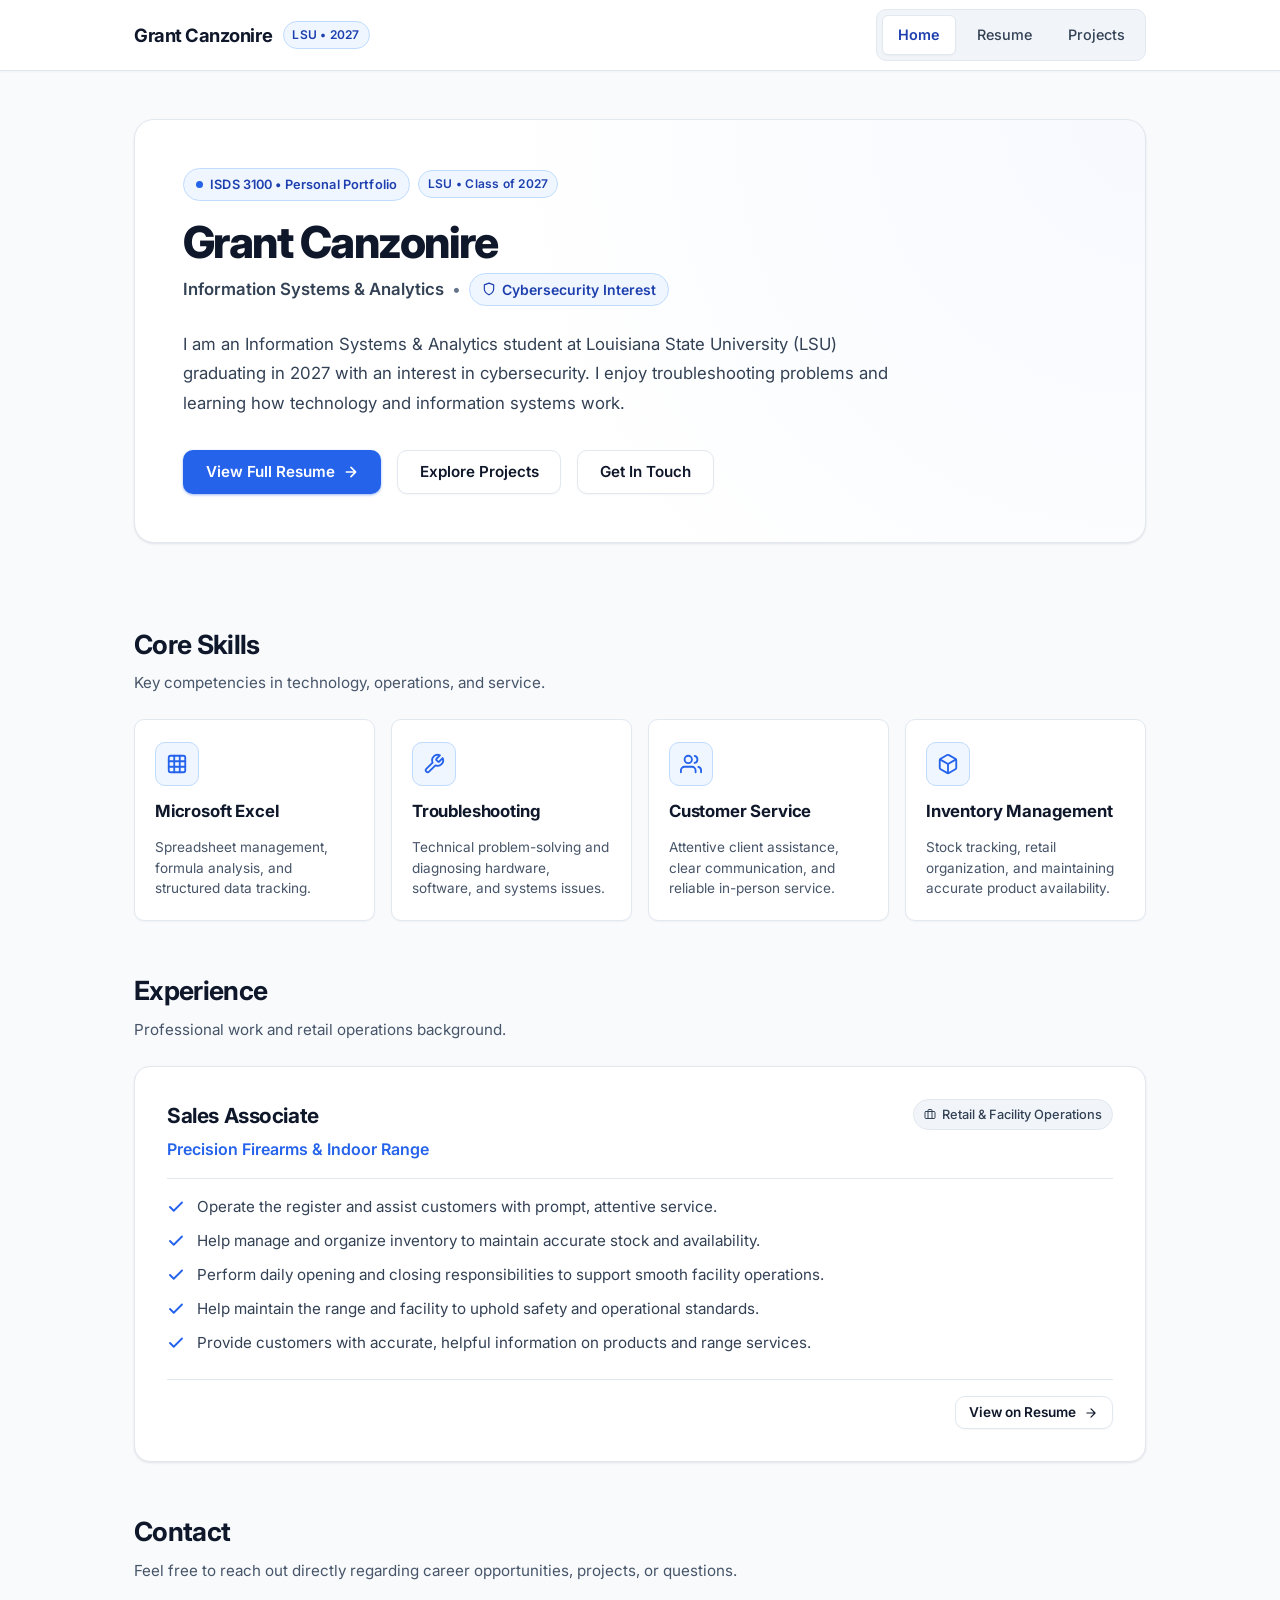
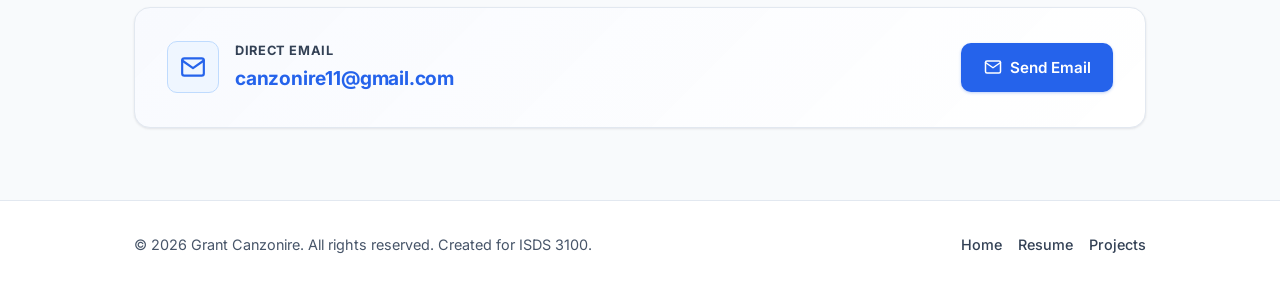
==== commit 2502645f: "Improve mobile responsiveness and accessibility" ====
--- a/index.html
+++ b/index.html
@@ -12,6 +12,8 @@
 </head>
 <body>
 
+  <a href="#main-content" class="skip-link">Skip to main content</a>
+
   <!-- Site Navigation -->
   <header class="site-header">
     <div class="container header-inner">
@@ -20,15 +22,15 @@
         <span class="brand-badge">LSU &bull; 2027</span>
       </a>
       <nav class="main-nav" aria-label="Main Navigation">
-        <a href="index.html" class="nav-link active">Home</a>
+        <a href="index.html" class="nav-link active" aria-current="page">Home</a>
         <a href="resume.html" class="nav-link">Resume</a>
-        <a href="project.html" class="nav-link">Project</a>
+        <a href="project.html" class="nav-link">Projects</a>
       </nav>
     </div>
   </header>
 
   <!-- Main Content Area -->
-  <main class="main-content container">
+  <main id="main-content" class="main-content container">
 
     <!-- Section: Profile / About Me -->
     <section id="about" class="hero-section" aria-labelledby="profile-heading">
@@ -45,9 +47,9 @@
 
         <div class="hero-pills">
           <span class="hero-pill-major">Information Systems &amp; Analytics</span>
-          <span style="color: var(--text-light);">&bull;</span>
+          <span class="hero-pill-separator" style="color: var(--text-light);" aria-hidden="true">&bull;</span>
           <span class="hero-pill-focus">
-            <svg width="14" height="14" viewBox="0 0 24 24" fill="none" stroke="currentColor" stroke-width="2" stroke-linecap="round" stroke-linejoin="round">
+            <svg aria-hidden="true" width="14" height="14" viewBox="0 0 24 24" fill="none" stroke="currentColor" stroke-width="2" stroke-linecap="round" stroke-linejoin="round">
               <path d="M12 22s8-4 8-10V5l-8-3-8 3v7c0 6 8 10 8 10z"/>
             </svg>
             Cybersecurity Interest
@@ -61,7 +63,7 @@
         <div class="hero-actions">
           <a href="resume.html" class="btn btn-primary">
             View Full Resume
-            <svg width="16" height="16" viewBox="0 0 24 24" fill="none" stroke="currentColor" stroke-width="2.5" stroke-linecap="round" stroke-linejoin="round">
+            <svg aria-hidden="true" width="16" height="16" viewBox="0 0 24 24" fill="none" stroke="currentColor" stroke-width="2.5" stroke-linecap="round" stroke-linejoin="round">
               <path d="M5 12h14M12 5l7 7-7 7"/>
             </svg>
           </a>
@@ -82,7 +84,7 @@
         <!-- Skill 1: Microsoft Excel -->
         <div class="skill-card">
           <div class="skill-icon-wrapper">
-            <svg width="22" height="22" viewBox="0 0 24 24" fill="none" stroke="currentColor" stroke-width="2" stroke-linecap="round" stroke-linejoin="round">
+            <svg aria-hidden="true" width="22" height="22" viewBox="0 0 24 24" fill="none" stroke="currentColor" stroke-width="2" stroke-linecap="round" stroke-linejoin="round">
               <rect x="3" y="3" width="18" height="18" rx="2" ry="2"/>
               <line x1="3" y1="9" x2="21" y2="9"/>
               <line x1="3" y1="15" x2="21" y2="15"/>
@@ -97,7 +99,7 @@
         <!-- Skill 2: Troubleshooting -->
         <div class="skill-card">
           <div class="skill-icon-wrapper">
-            <svg width="22" height="22" viewBox="0 0 24 24" fill="none" stroke="currentColor" stroke-width="2" stroke-linecap="round" stroke-linejoin="round">
+            <svg aria-hidden="true" width="22" height="22" viewBox="0 0 24 24" fill="none" stroke="currentColor" stroke-width="2" stroke-linecap="round" stroke-linejoin="round">
               <path d="M14.7 6.3a1 1 0 0 0 0 1.4l1.6 1.6a1 1 0 0 0 1.4 0l3.77-3.77a6 6 0 0 1-7.94 7.94l-6.91 6.91a2.12 2.12 0 0 1-3-3l6.91-6.91a6 6 0 0 1 7.94-7.94l-3.76 3.76z"/>
             </svg>
           </div>
@@ -108,7 +110,7 @@
         <!-- Skill 3: Customer Service -->
         <div class="skill-card">
           <div class="skill-icon-wrapper">
-            <svg width="22" height="22" viewBox="0 0 24 24" fill="none" stroke="currentColor" stroke-width="2" stroke-linecap="round" stroke-linejoin="round">
+            <svg aria-hidden="true" width="22" height="22" viewBox="0 0 24 24" fill="none" stroke="currentColor" stroke-width="2" stroke-linecap="round" stroke-linejoin="round">
               <path d="M17 21v-2a4 4 0 0 0-4-4H5a4 4 0 0 0-4 4v2"/>
               <circle cx="9" cy="7" r="4"/>
               <path d="M23 21v-2a4 4 0 0 0-3-3.87"/>
@@ -122,7 +124,7 @@
         <!-- Skill 4: Inventory Management -->
         <div class="skill-card">
           <div class="skill-icon-wrapper">
-            <svg width="22" height="22" viewBox="0 0 24 24" fill="none" stroke="currentColor" stroke-width="2" stroke-linecap="round" stroke-linejoin="round">
+            <svg aria-hidden="true" width="22" height="22" viewBox="0 0 24 24" fill="none" stroke="currentColor" stroke-width="2" stroke-linecap="round" stroke-linejoin="round">
               <path d="M21 16V8a2 2 0 0 0-1-1.73l-7-4a2 2 0 0 0-2 0l-7 4A2 2 0 0 0 3 8v8a2 2 0 0 0 1 1.73l7 4a2 2 0 0 0 2 0l7-4A2 2 0 0 0 21 16z"/>
               <polyline points="3.27 6.96 12 12.01 20.73 6.96"/>
               <line x1="12" y1="22.08" x2="12" y2="12"/>
@@ -149,7 +151,7 @@
               <p class="experience-org">Precision Firearms &amp; Indoor Range</p>
             </div>
             <span class="experience-status-badge">
-              <svg width="12" height="12" viewBox="0 0 24 24" fill="none" stroke="currentColor" stroke-width="2" stroke-linecap="round" stroke-linejoin="round">
+              <svg aria-hidden="true" width="12" height="12" viewBox="0 0 24 24" fill="none" stroke="currentColor" stroke-width="2" stroke-linecap="round" stroke-linejoin="round">
                 <rect x="2" y="7" width="20" height="14" rx="2" ry="2"/>
                 <path d="M16 21V5a2 2 0 0 0-2-2h-4a2 2 0 0 0-2 2v16"/>
               </svg>
@@ -159,31 +161,31 @@
 
           <ul class="experience-bullets">
             <li class="experience-bullet-item">
-              <svg class="bullet-icon" viewBox="0 0 24 24" fill="none" stroke="currentColor" stroke-width="2.5" stroke-linecap="round" stroke-linejoin="round">
+              <svg class="bullet-icon" aria-hidden="true" viewBox="0 0 24 24" fill="none" stroke="currentColor" stroke-width="2.5" stroke-linecap="round" stroke-linejoin="round">
                 <polyline points="20 6 9 17 4 12"/>
               </svg>
               <span>Operate the register and assist customers with prompt, attentive service.</span>
             </li>
             <li class="experience-bullet-item">
-              <svg class="bullet-icon" viewBox="0 0 24 24" fill="none" stroke="currentColor" stroke-width="2.5" stroke-linecap="round" stroke-linejoin="round">
+              <svg class="bullet-icon" aria-hidden="true" viewBox="0 0 24 24" fill="none" stroke="currentColor" stroke-width="2.5" stroke-linecap="round" stroke-linejoin="round">
                 <polyline points="20 6 9 17 4 12"/>
               </svg>
               <span>Help manage and organize inventory to maintain accurate stock and availability.</span>
             </li>
             <li class="experience-bullet-item">
-              <svg class="bullet-icon" viewBox="0 0 24 24" fill="none" stroke="currentColor" stroke-width="2.5" stroke-linecap="round" stroke-linejoin="round">
+              <svg class="bullet-icon" aria-hidden="true" viewBox="0 0 24 24" fill="none" stroke="currentColor" stroke-width="2.5" stroke-linecap="round" stroke-linejoin="round">
                 <polyline points="20 6 9 17 4 12"/>
               </svg>
               <span>Perform daily opening and closing responsibilities to support smooth facility operations.</span>
             </li>
             <li class="experience-bullet-item">
-              <svg class="bullet-icon" viewBox="0 0 24 24" fill="none" stroke="currentColor" stroke-width="2.5" stroke-linecap="round" stroke-linejoin="round">
+              <svg class="bullet-icon" aria-hidden="true" viewBox="0 0 24 24" fill="none" stroke="currentColor" stroke-width="2.5" stroke-linecap="round" stroke-linejoin="round">
                 <polyline points="20 6 9 17 4 12"/>
               </svg>
               <span>Help maintain the range and facility to uphold safety and operational standards.</span>
             </li>
             <li class="experience-bullet-item">
-              <svg class="bullet-icon" viewBox="0 0 24 24" fill="none" stroke="currentColor" stroke-width="2.5" stroke-linecap="round" stroke-linejoin="round">
+              <svg class="bullet-icon" aria-hidden="true" viewBox="0 0 24 24" fill="none" stroke="currentColor" stroke-width="2.5" stroke-linecap="round" stroke-linejoin="round">
                 <polyline points="20 6 9 17 4 12"/>
               </svg>
               <span>Provide customers with accurate, helpful information on products and range services.</span>
@@ -193,7 +195,7 @@
           <div class="experience-card-footer">
             <a href="resume.html" class="btn btn-secondary btn-sm">
               View on Resume
-              <svg width="14" height="14" viewBox="0 0 24 24" fill="none" stroke="currentColor" stroke-width="2" stroke-linecap="round" stroke-linejoin="round">
+              <svg aria-hidden="true" width="14" height="14" viewBox="0 0 24 24" fill="none" stroke="currentColor" stroke-width="2" stroke-linecap="round" stroke-linejoin="round">
                 <path d="M5 12h14M12 5l7 7-7 7"/>
               </svg>
             </a>
@@ -212,7 +214,7 @@
       <div class="contact-featured-card">
         <div class="contact-info-block">
           <div class="contact-icon-large">
-            <svg width="26" height="26" viewBox="0 0 24 24" fill="none" stroke="currentColor" stroke-width="2" stroke-linecap="round" stroke-linejoin="round">
+            <svg aria-hidden="true" width="26" height="26" viewBox="0 0 24 24" fill="none" stroke="currentColor" stroke-width="2" stroke-linecap="round" stroke-linejoin="round">
               <path d="M4 4h16c1.1 0 2 .9 2 2v12c0 1.1-.9 2-2 2H4c-1.1 0-2-.9-2-2V6c0-1.1.9-2 2-2z"/>
               <polyline points="22,6 12,13 2,6"/>
             </svg>
@@ -224,7 +226,7 @@
         </div>
 
         <a href="mailto:canzonire11@gmail.com" class="contact-cta-btn">
-          <svg width="18" height="18" viewBox="0 0 24 24" fill="none" stroke="currentColor" stroke-width="2" stroke-linecap="round" stroke-linejoin="round">
+          <svg aria-hidden="true" width="18" height="18" viewBox="0 0 24 24" fill="none" stroke="currentColor" stroke-width="2" stroke-linecap="round" stroke-linejoin="round">
             <path d="M4 4h16c1.1 0 2 .9 2 2v12c0 1.1-.9 2-2 2H4c-1.1 0-2-.9-2-2V6c0-1.1.9-2 2-2z"/>
             <polyline points="22,6 12,13 2,6"/>
           </svg>
@@ -239,11 +241,11 @@
   <footer class="site-footer">
     <div class="container footer-inner">
       <p>&copy; 2026 Grant Canzonire. All rights reserved. Created for ISDS 3100.</p>
-      <div class="footer-links">
+      <nav class="footer-links" aria-label="Footer Navigation">
         <a href="index.html">Home</a>
         <a href="resume.html">Resume</a>
-        <a href="project.html">Project</a>
-      </div>
+        <a href="project.html">Projects</a>
+      </nav>
     </div>
   </footer>
 
--- a/styles.css
+++ b/styles.css
@@ -20,8 +20,8 @@
 
   --text-main: #0f172a;
   --text-secondary: #334155;
-  --text-muted: #64748b;
-  --text-light: #94a3b8;
+  --text-muted: #475569;
+  --text-light: #64748b;
 
   --bg-body: #f8fafc;
   --bg-surface: #ffffff;
@@ -79,6 +79,7 @@
   font-size: 16px;
   scroll-behavior: smooth;
   text-rendering: optimizeLegibility;
+  -webkit-text-size-adjust: 100%;
 }
 
 body {
@@ -91,6 +92,63 @@
   flex-direction: column;
   -webkit-font-smoothing: antialiased;
   -moz-osx-font-smoothing: grayscale;
+  overflow-x: hidden;
+  overflow-wrap: break-word;
+  width: 100%;
+}
+
+/* Accessibility: Skip Link */
+.skip-link {
+  position: absolute;
+  top: -100px;
+  left: 1rem;
+  background-color: var(--primary-dark);
+  color: #ffffff;
+  padding: 0.6rem 1.1rem;
+  border-radius: var(--radius-sm);
+  font-weight: 600;
+  font-size: 0.9rem;
+  z-index: 1000;
+  text-decoration: none;
+  box-shadow: var(--shadow-md);
+  transition: top var(--transition-fast);
+}
+
+.skip-link:focus {
+  top: 1rem;
+  outline: 2px solid #ffffff;
+  outline-offset: 2px;
+}
+
+/* Accessibility: Keyboard Focus Styles */
+:focus-visible {
+  outline: 2px solid var(--primary);
+  outline-offset: 2px;
+}
+
+.site-brand:focus-visible {
+  outline: 2px solid var(--primary);
+  outline-offset: 3px;
+  border-radius: var(--radius-xs);
+}
+
+.nav-link:focus-visible {
+  outline: 2px solid var(--primary-dark);
+  outline-offset: 1px;
+}
+
+.btn:focus-visible,
+.contact-cta-btn:focus-visible {
+  outline: 2px solid var(--primary-dark);
+  outline-offset: 2px;
+}
+
+.contact-email-link:focus-visible,
+.resume-meta-item a:focus-visible,
+.footer-links a:focus-visible {
+  outline: 2px solid var(--primary);
+  outline-offset: 2px;
+  border-radius: var(--radius-xs);
 }
 
 a {
@@ -171,7 +229,7 @@
   align-items: center;
   padding: 0.2rem 0.55rem;
   background-color: var(--primary-subtle);
-  color: var(--primary);
+  color: var(--primary-dark);
   border: 1px solid var(--primary-border);
   border-radius: var(--radius-full);
   font-size: 0.75rem;
@@ -192,6 +250,7 @@
 .nav-link {
   display: inline-flex;
   align-items: center;
+  justify-content: center;
   padding: 0.45rem 0.95rem;
   font-weight: 500;
   font-size: 0.9rem;
@@ -199,14 +258,16 @@
   border-radius: var(--radius-sm);
   transition: all var(--transition-fast);
   text-decoration: none;
+  min-height: 38px;
 }
 
 .nav-link:hover {
-  color: var(--primary);
-  background-color: rgba(255, 255, 255, 0.7);
-}
-
-.nav-link.active {
+  color: var(--primary-dark);
+  background-color: rgba(255, 255, 255, 0.85);
+}
+
+.nav-link.active,
+.nav-link[aria-current="page"] {
   color: var(--primary-dark);
   background-color: var(--bg-surface);
   font-weight: 600;
@@ -380,7 +441,7 @@
 .btn-secondary:hover {
   background-color: var(--bg-surface-alt);
   border-color: var(--border-hover);
-  color: var(--primary);
+  color: var(--primary-dark);
   transform: translateY(-1px);
   box-shadow: var(--shadow-sm);
 }
@@ -664,7 +725,7 @@
   font-weight: 700;
   text-transform: uppercase;
   letter-spacing: 0.05em;
-  color: var(--text-muted);
+  color: var(--text-secondary);
   margin-bottom: 0.15rem;
 }
 
@@ -674,6 +735,7 @@
   color: var(--primary);
   letter-spacing: -0.01em;
   word-break: break-all;
+  overflow-wrap: anywhere;
   transition: color var(--transition-fast);
 }
 
@@ -715,7 +777,8 @@
   max-width: 860px;
 }
 
-.project-status-pill {
+.project-status-pill,
+.project-badge {
   display: inline-flex;
   align-items: center;
   gap: 0.35rem;
@@ -782,10 +845,11 @@
   margin-top: 3px;
 }
 
+.project-tags,
 .project-tags-row {
   display: flex;
   flex-wrap: wrap;
-  gap: var(--space-xs);
+  gap: var(--space-sm);
   margin-top: var(--space-xl);
   padding-top: var(--space-lg);
   border-top: 1px solid var(--border-color);
@@ -836,10 +900,21 @@
   display: inline-flex;
   align-items: center;
   gap: 0.4rem;
+  max-width: 100%;
 }
 
 .resume-meta-item svg {
   color: var(--primary);
+  flex-shrink: 0;
+}
+
+.resume-meta-item a {
+  word-break: break-word;
+  overflow-wrap: anywhere;
+}
+
+.resume-meta-item a:hover {
+  text-decoration: underline;
 }
 
 .resume-section {
@@ -889,8 +964,8 @@
 
 .resume-entry-date {
   font-size: 0.85rem;
-  color: var(--text-muted);
-  font-weight: 500;
+  color: var(--text-secondary);
+  font-weight: 600;
   background-color: var(--bg-surface-alt);
   padding: 0.15rem 0.55rem;
   border-radius: var(--radius-sm);
@@ -934,15 +1009,18 @@
 .footer-links {
   display: flex;
   gap: var(--space-md);
+  flex-wrap: wrap;
 }
 
 .footer-links a {
-  color: var(--text-muted);
+  color: var(--text-secondary);
   font-weight: 500;
+  transition: color var(--transition-fast);
 }
 
 .footer-links a:hover {
   color: var(--primary);
+  text-decoration: underline;
 }
 
 /* --------------------------------------------------------------------------
@@ -957,9 +1035,15 @@
     gap: var(--space-sm);
   }
 
+  .site-brand {
+    justify-content: center;
+  }
+
   .main-nav {
     width: 100%;
     justify-content: center;
+    flex-wrap: wrap;
+    gap: 0.25rem;
   }
 
   .hero-title {
@@ -977,6 +1061,7 @@
   .contact-featured-card {
     flex-direction: column;
     align-items: flex-start;
+    gap: 1.25rem;
   }
 
   .contact-cta-btn {
@@ -987,14 +1072,15 @@
   .footer-inner {
     flex-direction: column;
     text-align: center;
+    gap: 1rem;
+  }
+
+  .footer-links {
+    justify-content: center;
   }
 }
 
 @media (max-width: 520px) {
-  .hero-title {
-    font-size: 1.85rem;
-  }
-
   .skills-grid {
     grid-template-columns: 1fr;
   }
@@ -1006,9 +1092,152 @@
 
   .hero-actions .btn {
     width: 100%;
+    justify-content: center;
+  }
+
+  .experience-header-block {
+    flex-direction: column;
+    align-items: flex-start;
+    gap: 0.5rem;
+  }
+
+  .experience-card-footer {
+    justify-content: stretch;
+  }
+
+  .experience-card-footer .btn {
+    width: 100%;
+    justify-content: center;
+  }
+}
+
+/* Mobile Small Devices: 320px to 430px */
+@media (max-width: 480px) {
+  .container {
+    padding-left: 1rem;
+    padding-right: 1rem;
+  }
+
+  .site-brand {
+    font-size: 1.05rem;
+    gap: 0.4rem;
+    flex-wrap: wrap;
+    justify-content: center;
+  }
+
+  .brand-badge {
+    font-size: 0.7rem;
+    padding: 0.15rem 0.45rem;
+  }
+
+  .main-nav {
+    padding: 0.25rem;
+  }
+
+  .nav-link {
+    padding: 0.45rem 0.75rem;
+    font-size: 0.85rem;
+    min-height: 42px;
+  }
+
+  .hero-card, .card, .resume-paper, .project-card-detail {
+    padding: 1.25rem 1rem;
+  }
+
+  .hero-title {
+    font-size: 1.75rem;
+    word-break: break-word;
+  }
+
+  .hero-pill-separator {
+    display: none;
+  }
+
+  .hero-pills {
+    flex-direction: column;
+    align-items: flex-start;
+    gap: 0.45rem;
+  }
+
+  .hero-pill-major {
+    font-size: 0.95rem;
+  }
+
+  .hero-description {
+    font-size: 0.95rem;
+    line-height: 1.65;
+  }
+
+  .contact-featured-card {
+    padding: 1.25rem 1rem;
+  }
+
+  .contact-info-block {
+    flex-direction: column;
+    align-items: flex-start;
+    gap: 0.75rem;
+    width: 100%;
+  }
+
+  .contact-text-group {
+    width: 100%;
+  }
+
+  .contact-email-link {
+    font-size: 1.05rem;
+    word-break: break-all;
+    overflow-wrap: anywhere;
   }
 
   .resume-name {
-    font-size: 1.85rem;
-  }
-}
+    font-size: 1.65rem;
+  }
+
+  .resume-headline {
+    font-size: 0.95rem;
+  }
+
+  .resume-meta {
+    flex-direction: column;
+    gap: 0.4rem;
+  }
+
+  .resume-entry-header {
+    flex-direction: column;
+    align-items: flex-start;
+    gap: 0.3rem;
+  }
+
+  .project-title {
+    font-size: 1.45rem !important;
+  }
+}
+
+@media (max-width: 360px) {
+  .hero-title {
+    font-size: 1.5rem;
+  }
+
+  .resume-name {
+    font-size: 1.45rem;
+  }
+
+  .nav-link {
+    padding: 0.4rem 0.55rem;
+    font-size: 0.8rem;
+  }
+}
+
+/* Reduced Motion Preference for Accessibility */
+@media (prefers-reduced-motion: reduce) {
+  html {
+    scroll-behavior: auto;
+  }
+
+  *, *::before, *::after {
+    animation-duration: 0.01ms !important;
+    animation-iteration-count: 1 !important;
+    transition-duration: 0.01ms !important;
+    scroll-behavior: auto !important;
+  }
+}
